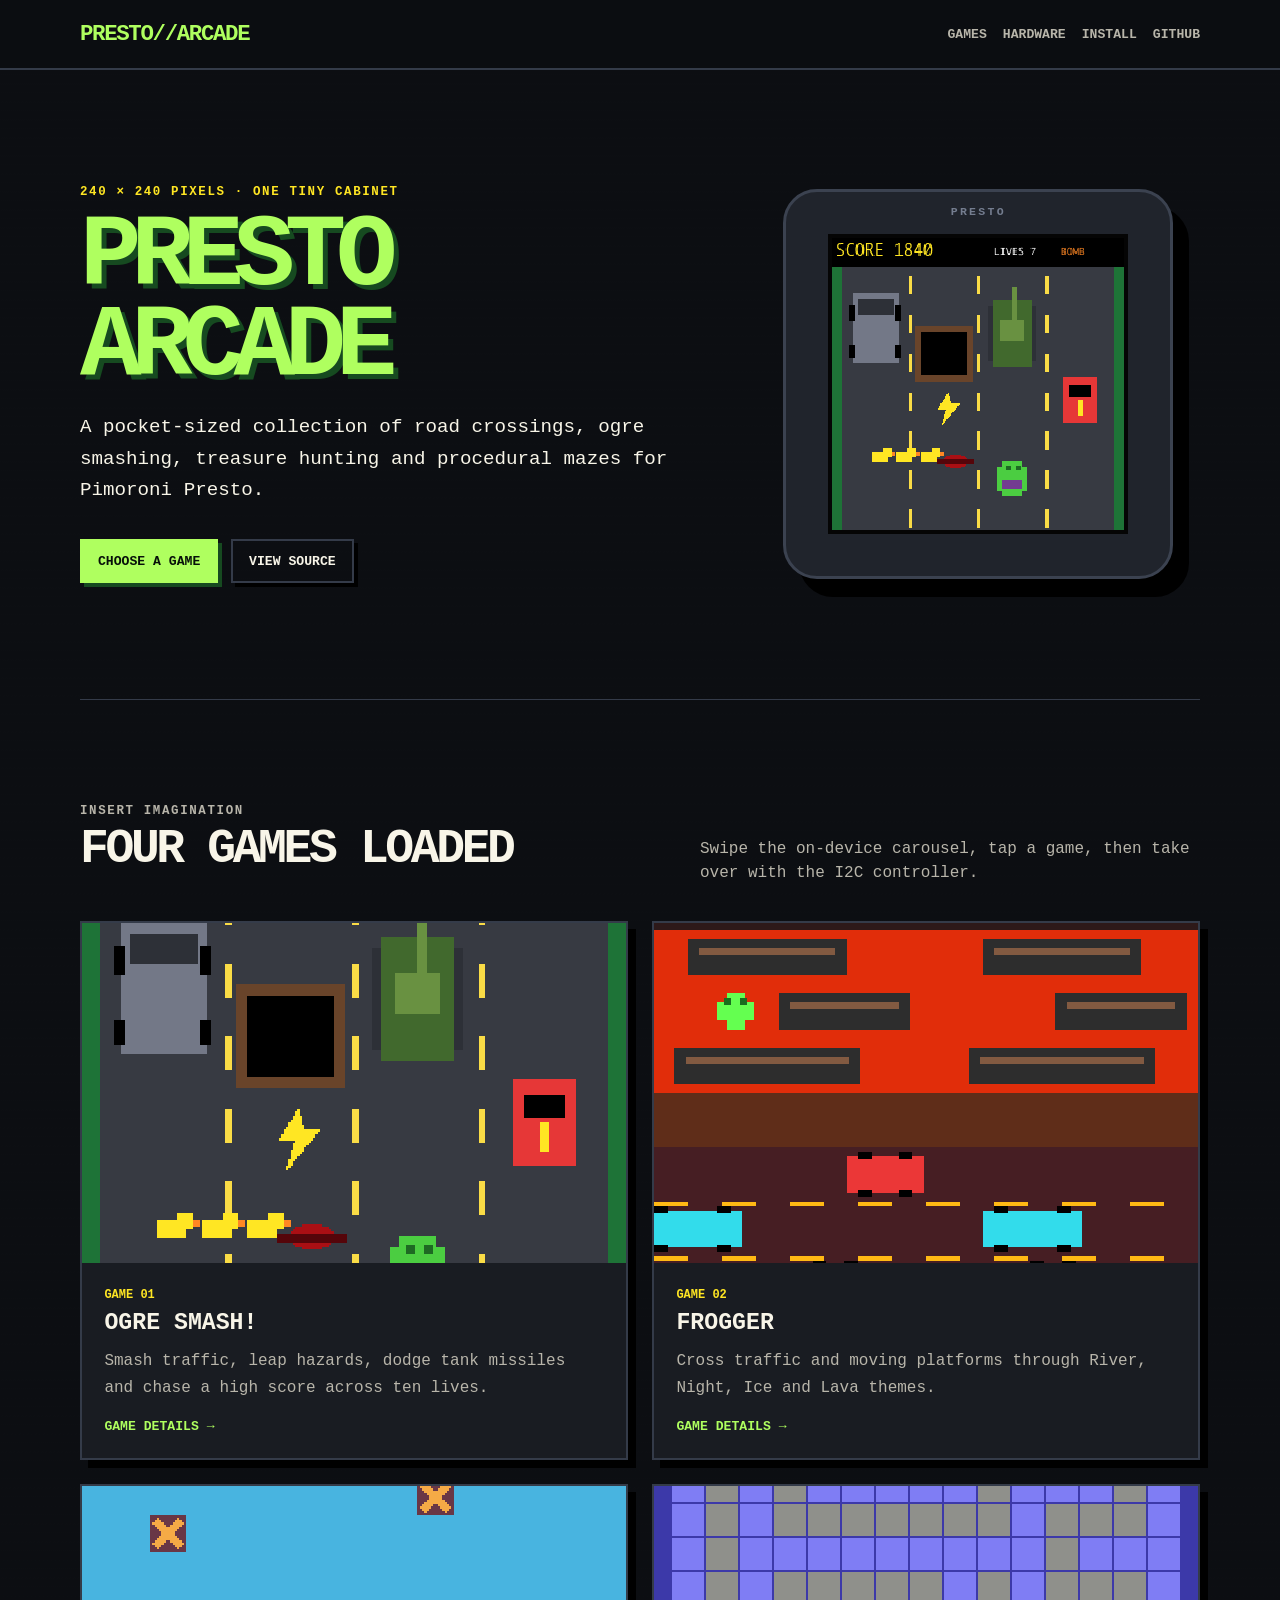
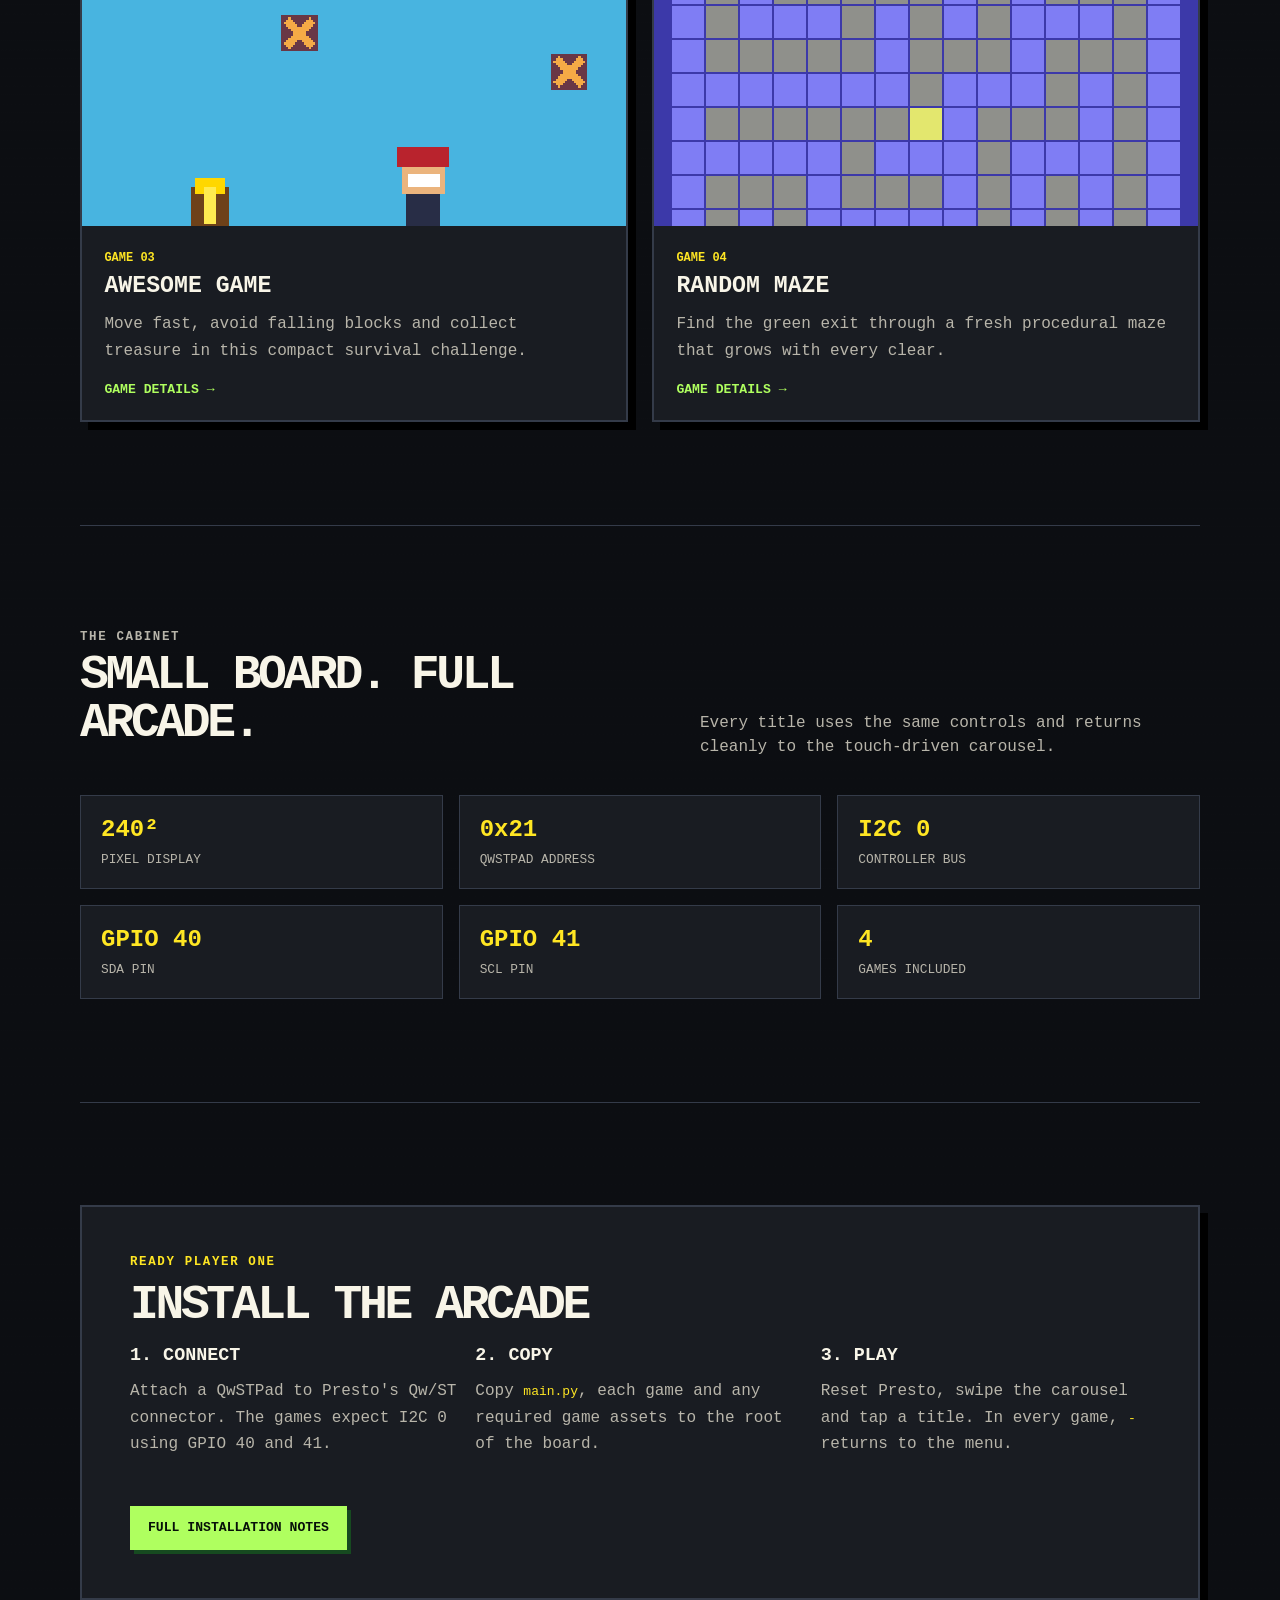
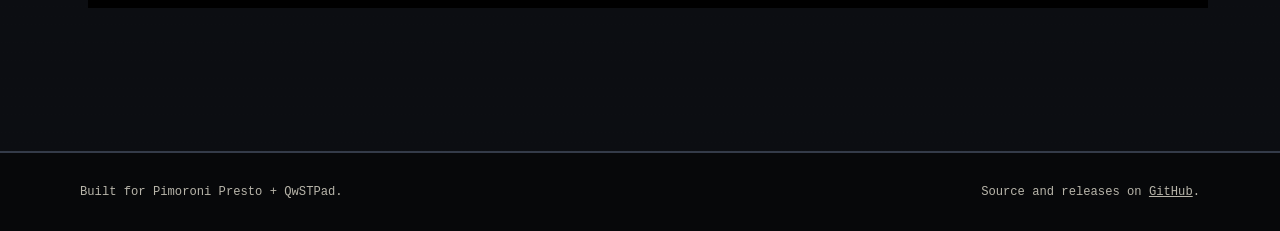
==== docs/index.html @ 6478b449 "Add GitHub Pages arcade catalogue" ====
<!doctype html>
<html lang="en-GB">
<head>
  <meta charset="utf-8">
  <meta name="viewport" content="width=device-width, initial-scale=1">
  <meta name="description" content="Four tiny arcade games for Pimoroni Presto, all controlled by a QwSTPad over I2C.">
  <title>Pimoroni Presto Arcade</title>
  <link rel="stylesheet" href="styles.css">
</head>
<body>
  <a class="skip-link" href="#content">Skip to content</a>
  <header class="site-header">
    <nav class="nav" aria-label="Main navigation">
      <a class="brand" href="index.html">PRESTO//ARCADE</a>
      <div class="nav-links">
        <a href="#games">Games</a>
        <a href="#hardware">Hardware</a>
        <a href="#install">Install</a>
        <a href="https://github.com/robmarkcole/pimoroni-presto-arcade">GitHub</a>
      </div>
    </nav>
  </header>

  <main id="content">
    <section class="hero">
      <div class="hero-copy">
        <p class="eyebrow">240 × 240 pixels · one tiny cabinet</p>
        <h1>Presto Arcade</h1>
        <p class="lede">A pocket-sized collection of road crossings, ogre smashing, treasure hunting and procedural mazes for Pimoroni Presto.</p>
        <div class="button-row">
          <a class="button" href="#games">Choose a game</a>
          <a class="button secondary" href="https://github.com/robmarkcole/pimoroni-presto-arcade">View source</a>
        </div>
      </div>
      <div class="hero-art" aria-label="Ogre Smash running on a stylised Presto display">
        <div class="presto-frame">
          <img class="screen" src="images/ogre-smash-gameplay.png" alt="Ogre Smash gameplay with an ogre, tank, truck, car and ducks">
        </div>
      </div>
    </section>

    <section class="section" id="games">
      <div class="section-heading">
        <div>
          <p class="kicker">Insert imagination</p>
          <h2>Four games loaded</h2>
        </div>
        <p>Swipe the on-device carousel, tap a game, then take over with the I2C controller.</p>
      </div>

      <div class="game-grid">
        <article class="card">
          <img class="card-image" src="images/ogre-smash-gameplay.png" alt="Ogre Smash road combat">
          <div class="card-body">
            <span class="card-number">GAME 01</span>
            <h3>Ogre Smash!</h3>
            <p>Smash traffic, leap hazards, dodge tank missiles and chase a high score across ten lives.</p>
            <a class="card-link" href="games/ogre-smash.html">Game details</a>
          </div>
        </article>

        <article class="card">
          <img class="card-image" src="images/frogger-level-4-lava.png" alt="Frogger Lava level">
          <div class="card-body">
            <span class="card-number">GAME 02</span>
            <h3>Frogger</h3>
            <p>Cross traffic and moving platforms through River, Night, Ice and Lava themes.</p>
            <a class="card-link" href="games/frogger.html">Game details</a>
          </div>
        </article>

        <article class="card">
          <img class="card-image" src="images/awesome-game-gameplay.png" alt="Awesome Game with a pirate, treasure and falling hazards">
          <div class="card-body">
            <span class="card-number">GAME 03</span>
            <h3>Awesome Game</h3>
            <p>Move fast, avoid falling blocks and collect treasure in this compact survival challenge.</p>
            <a class="card-link" href="games/awesome-game.html">Game details</a>
          </div>
        </article>

        <article class="card">
          <img class="card-image" src="images/random-maze-gameplay.png" alt="A generated purple maze with start and goal tiles">
          <div class="card-body">
            <span class="card-number">GAME 04</span>
            <h3>Random Maze</h3>
            <p>Find the green exit through a fresh procedural maze that grows with every clear.</p>
            <a class="card-link" href="games/random-maze.html">Game details</a>
          </div>
        </article>
      </div>
    </section>

    <section class="section" id="hardware">
      <div class="section-heading">
        <div>
          <p class="kicker">The cabinet</p>
          <h2>Small board. Full arcade.</h2>
        </div>
        <p>Every title uses the same controls and returns cleanly to the touch-driven carousel.</p>
      </div>
      <div class="spec-grid">
        <div class="spec"><strong>240²</strong><span>Pixel display</span></div>
        <div class="spec"><strong>0x21</strong><span>QwSTPad address</span></div>
        <div class="spec"><strong>I2C 0</strong><span>Controller bus</span></div>
        <div class="spec"><strong>GPIO 40</strong><span>SDA pin</span></div>
        <div class="spec"><strong>GPIO 41</strong><span>SCL pin</span></div>
        <div class="spec"><strong>4</strong><span>Games included</span></div>
      </div>
    </section>

    <section class="section" id="install">
      <div class="install">
        <p class="kicker">Ready player one</p>
        <h2>Install the arcade</h2>
        <div class="detail-grid">
          <div class="prose">
            <h3>1. Connect</h3>
            <p>Attach a QwSTPad to Presto's Qw/ST connector. The games expect I2C 0 using GPIO 40 and 41.</p>
          </div>
          <div class="prose">
            <h3>2. Copy</h3>
            <p>Copy <code>main.py</code>, each game and any required game assets to the root of the board.</p>
          </div>
          <div class="prose">
            <h3>3. Play</h3>
            <p>Reset Presto, swipe the carousel and tap a title. In every game, <code>-</code> returns to the menu.</p>
          </div>
        </div>
        <div class="button-row">
          <a class="button" href="https://github.com/robmarkcole/pimoroni-presto-arcade#install">Full installation notes</a>
        </div>
      </div>
    </section>
  </main>

  <footer class="site-footer">
    <div>
      <p>Built for Pimoroni Presto + QwSTPad.</p>
      <p>Source and releases on <a href="https://github.com/robmarkcole/pimoroni-presto-arcade">GitHub</a>.</p>
    </div>
  </footer>
</body>
</html>
---- docs/styles.css ----
:root {
  --ink: #f8f5e8;
  --muted: #b8b5aa;
  --panel: #191c22;
  --panel-light: #232833;
  --page: #0c0e12;
  --lime: #afff5f;
  --yellow: #ffe623;
  --orange: #ff8723;
  --cyan: #28d2e6;
  --line: #343b49;
  --shadow: 8px 8px 0 #000;
  font-family: "Courier New", Courier, monospace;
  color: var(--ink);
  background: var(--page);
  font-synthesis: none;
}

* { box-sizing: border-box; }

html { scroll-behavior: smooth; }

body {
  margin: 0;
  min-width: 300px;
  overflow-x: clip;
  background:
    linear-gradient(rgba(12, 14, 18, .92), rgba(12, 14, 18, .98)),
    repeating-linear-gradient(0deg, transparent 0 7px, rgba(255, 255, 255, .025) 8px 9px);
}

a { color: inherit; }

a:focus-visible,
button:focus-visible {
  outline: 3px solid var(--yellow);
  outline-offset: 4px;
}

.skip-link {
  position: absolute;
  left: 1rem;
  top: -5rem;
  z-index: 20;
  background: var(--yellow);
  color: #000;
  padding: .7rem 1rem;
  font-weight: 700;
}

.skip-link:focus { top: 1rem; }

.site-header {
  position: sticky;
  top: 0;
  z-index: 10;
  border-bottom: 2px solid var(--line);
  background: rgba(12, 14, 18, .94);
  backdrop-filter: blur(12px);
}

.nav {
  width: min(1120px, calc(100% - 2rem));
  min-height: 68px;
  margin: auto;
  display: flex;
  align-items: center;
  justify-content: space-between;
  gap: 1.5rem;
}

.brand {
  text-decoration: none;
  color: var(--lime);
  font-weight: 900;
  letter-spacing: -.06em;
  font-size: clamp(1rem, 3vw, 1.4rem);
}

.nav-links {
  display: flex;
  align-items: center;
  flex-wrap: wrap;
  gap: .35rem 1rem;
}

.nav-links a {
  color: var(--muted);
  font-size: .82rem;
  font-weight: 700;
  text-decoration: none;
  text-transform: uppercase;
}

.nav-links a:hover { color: var(--yellow); }

main,
.site-footer > div {
  width: min(1120px, calc(100% - 2rem));
  margin: auto;
}

.hero {
  min-height: 560px;
  display: grid;
  grid-template-columns: 1.15fr .85fr;
  align-items: center;
  gap: clamp(2rem, 6vw, 6rem);
  padding: clamp(4rem, 9vw, 8rem) 0;
}

.hero > * { min-width: 0; }

.eyebrow,
.kicker {
  color: var(--yellow);
  font-size: .78rem;
  font-weight: 900;
  letter-spacing: .13em;
  text-transform: uppercase;
}

h1,
h2,
h3,
p { margin-top: 0; }

h1 {
  margin-bottom: 1.25rem;
  color: var(--lime);
  font-size: clamp(2.8rem, 8vw, 6.4rem);
  line-height: .88;
  letter-spacing: -.1em;
  text-transform: uppercase;
  text-shadow: 5px 5px 0 #164a20;
}

.game-hero h1 { font-size: clamp(2.6rem, 7vw, 5.5rem); }

h2 {
  margin-bottom: 1rem;
  font-size: clamp(1.8rem, 4vw, 3rem);
  line-height: 1;
  letter-spacing: -.07em;
  text-transform: uppercase;
}

h3 {
  margin-bottom: .75rem;
  font-size: 1.15rem;
  text-transform: uppercase;
}

.lede {
  max-width: 650px;
  color: var(--ink);
  font-size: clamp(1rem, 2vw, 1.2rem);
  line-height: 1.65;
}

.muted,
.card p,
.prose p,
.prose li { color: var(--muted); line-height: 1.65; }

.button-row { display: flex; flex-wrap: wrap; gap: .8rem; margin-top: 2rem; }

.button {
  display: inline-block;
  border: 2px solid var(--lime);
  padding: .8rem 1rem;
  background: var(--lime);
  color: #071009;
  box-shadow: 4px 4px 0 #164a20;
  font-size: .82rem;
  font-weight: 900;
  text-decoration: none;
  text-transform: uppercase;
}

.button:hover { transform: translate(2px, 2px); box-shadow: 2px 2px 0 #164a20; }
.button.secondary { border-color: var(--line); background: transparent; color: var(--ink); box-shadow: 4px 4px 0 #000; }

.presto-frame {
  position: relative;
  width: min(100%, 390px);
  margin: auto;
  padding: 42px;
  border: 3px solid #3b4250;
  border-radius: 34px;
  background: #20242c;
  box-shadow: 16px 18px 0 #000;
}

.presto-frame::before {
  content: "PRESTO";
  position: absolute;
  top: 13px;
  left: 50%;
  transform: translateX(-50%);
  color: #747d8f;
  font-size: .72rem;
  font-weight: 900;
  letter-spacing: .2em;
}

.screen {
  display: block;
  width: 100%;
  aspect-ratio: 1;
  border: 4px solid #050505;
  background: #000;
  image-rendering: pixelated;
}

.screen-stack { position: relative; }
.screen-stack .screen:nth-child(2) { display: none; }

.section { padding: clamp(3.5rem, 8vw, 7rem) 0; border-top: 1px solid var(--line); }
.section-heading { display: flex; align-items: end; justify-content: space-between; gap: 1rem; margin-bottom: 2rem; }
.section-heading p { max-width: 500px; margin-bottom: .25rem; color: var(--muted); line-height: 1.5; }

.game-grid {
  display: grid;
  grid-template-columns: repeat(2, minmax(0, 1fr));
  gap: 1.5rem;
}

.card {
  position: relative;
  overflow: hidden;
  border: 2px solid var(--line);
  background: var(--panel);
  box-shadow: var(--shadow);
}

.card:hover { border-color: var(--lime); }
.card-image { display: block; width: 100%; aspect-ratio: 16 / 10; object-fit: cover; object-position: center; image-rendering: pixelated; background: #000; }
.card-body { padding: 1.4rem; }
.card-number { color: var(--yellow); font-size: .75rem; font-weight: 900; }
.card h3 { margin-top: .45rem; font-size: 1.45rem; }
.card-link { color: var(--lime); font-size: .82rem; font-weight: 900; text-decoration: none; text-transform: uppercase; }
.card-link::after { content: " →"; }
.card-link::before { content: ""; position: absolute; inset: 0; }

.spec-grid,
.detail-grid {
  display: grid;
  grid-template-columns: repeat(3, minmax(0, 1fr));
  gap: 1rem;
}

.spec,
.detail-panel {
  border: 1px solid var(--line);
  padding: 1.25rem;
  background: var(--panel);
}

.spec strong { display: block; margin-bottom: .45rem; color: var(--yellow); font-size: 1.5rem; }
.spec span { color: var(--muted); font-size: .8rem; text-transform: uppercase; }

.game-hero { min-height: 530px; }
.game-hero .presto-frame { width: min(100%, 350px); }
.game-meta { display: flex; flex-wrap: wrap; gap: .5rem; margin: 1.5rem 0; }
.tag { border: 1px solid var(--line); padding: .42rem .65rem; color: var(--muted); font-size: .72rem; font-weight: 900; text-transform: uppercase; }

.controls { width: 100%; border-collapse: collapse; }
.controls th,
.controls td { border-bottom: 1px solid var(--line); padding: .85rem .5rem; text-align: left; }
.controls th { color: var(--yellow); font-size: .75rem; text-transform: uppercase; }
.controls td:first-child { width: 34%; color: var(--lime); font-weight: 900; }

.feature-list { margin: 0; padding: 0; list-style: none; }
.feature-list li { position: relative; padding: .65rem 0 .65rem 1.6rem; color: var(--muted); line-height: 1.45; }
.feature-list li::before { content: ">"; position: absolute; left: 0; color: var(--yellow); font-weight: 900; }

.gallery { display: grid; grid-template-columns: repeat(4, minmax(0, 1fr)); gap: 1rem; }
.gallery figure { margin: 0; }
.gallery img { display: block; width: 100%; border: 2px solid var(--line); image-rendering: pixelated; }
.gallery figcaption { margin-top: .5rem; color: var(--muted); font-size: .72rem; text-align: center; text-transform: uppercase; }

.install {
  border: 2px solid var(--line);
  padding: clamp(1.5rem, 4vw, 3rem);
  background: var(--panel);
  box-shadow: var(--shadow);
}

code { color: var(--yellow); }
.site-footer { margin-top: 3rem; border-top: 2px solid var(--line); background: #07080a; }
.site-footer > div { display: flex; justify-content: space-between; gap: 1rem; padding: 2rem 0; color: var(--muted); font-size: .76rem; }
.site-footer p { margin: 0; }

@media (max-width: 780px) {
  .hero { grid-template-columns: 1fr; min-height: 0; }
  .hero-copy { order: 1; }
  .hero-art { order: 2; }
  .game-grid,
  .detail-grid { grid-template-columns: 1fr; }
  .spec-grid { grid-template-columns: repeat(2, minmax(0, 1fr)); }
  .gallery { grid-template-columns: repeat(2, minmax(0, 1fr)); }
  .section-heading { display: block; }
}

@media (max-width: 520px) {
  .nav { padding: .7rem 0; align-items: flex-start; }
  .nav-links { justify-content: flex-end; gap: .35rem .7rem; }
  .nav-links a { font-size: .68rem; }
  .presto-frame { padding: 32px; border-radius: 26px; }
  .spec-grid { grid-template-columns: 1fr; }
  .site-footer > div { display: block; }
  .site-footer p + p { margin-top: .6rem; }
}
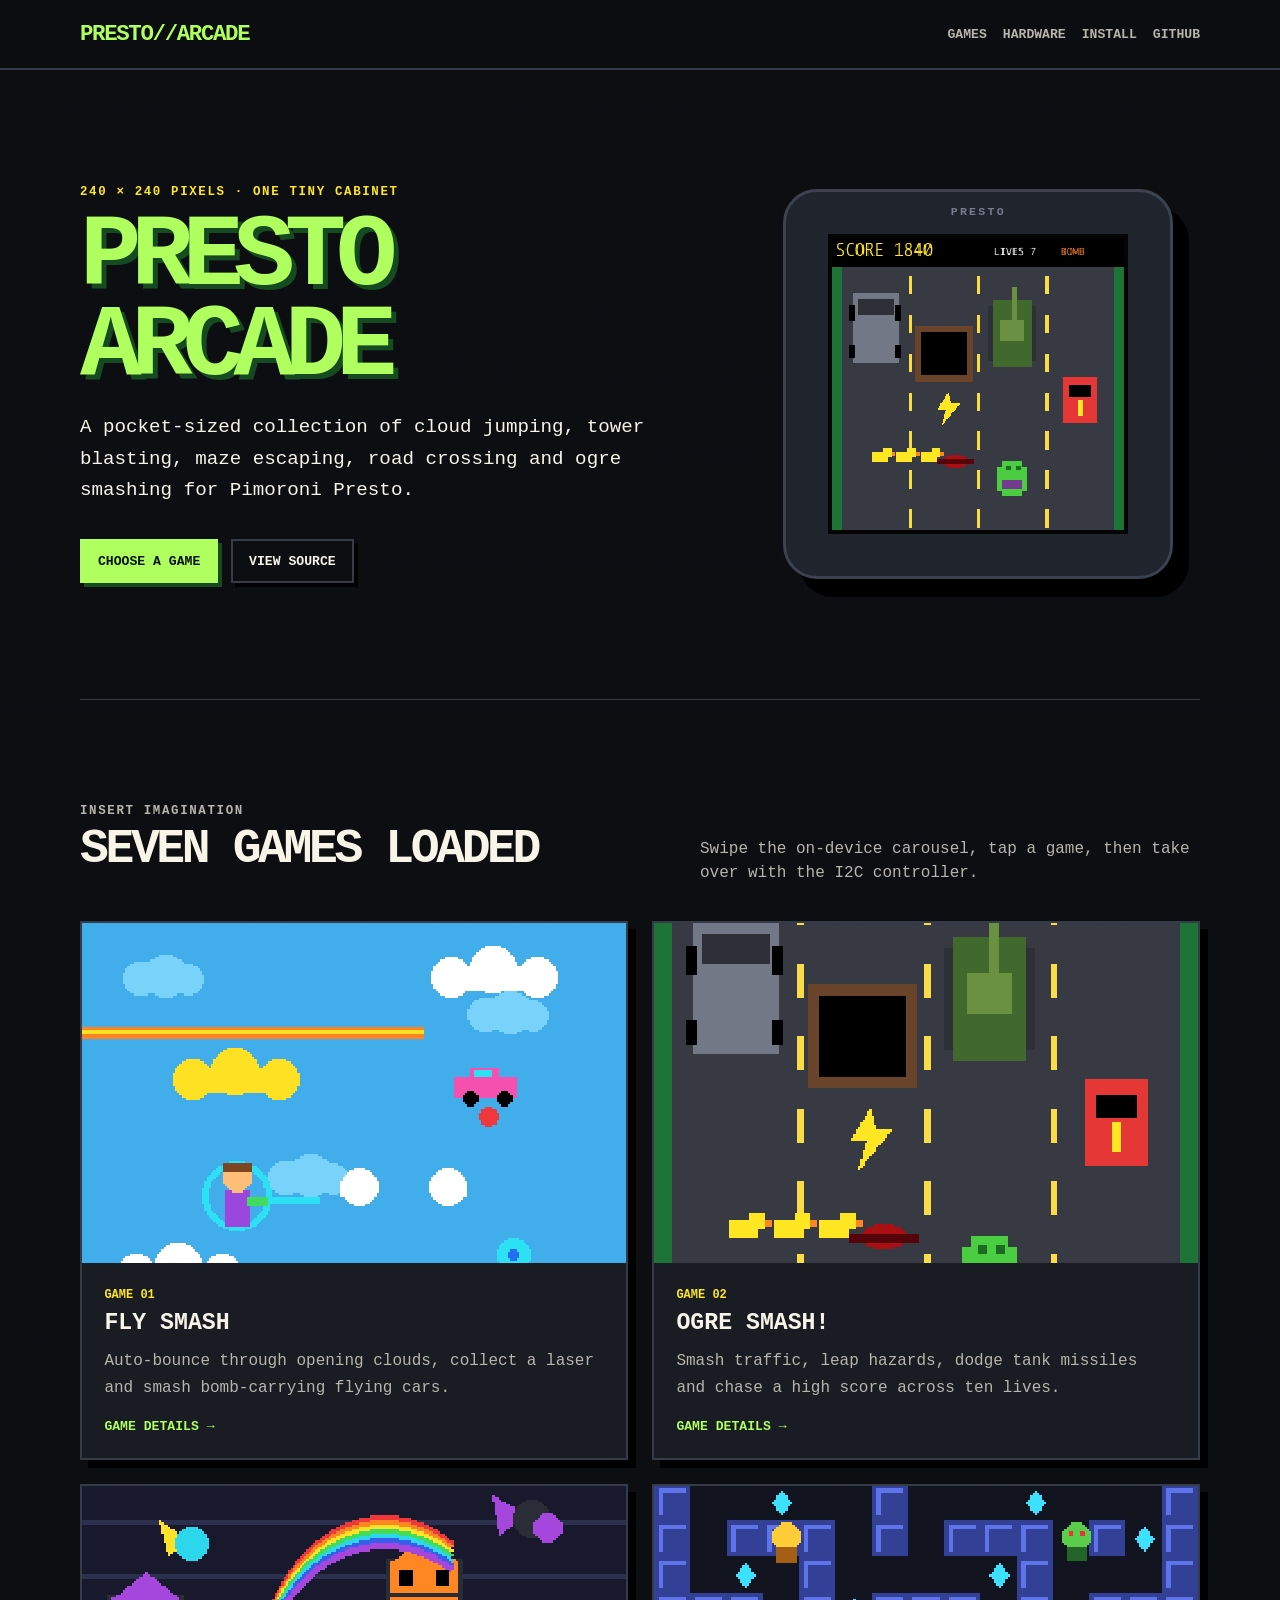
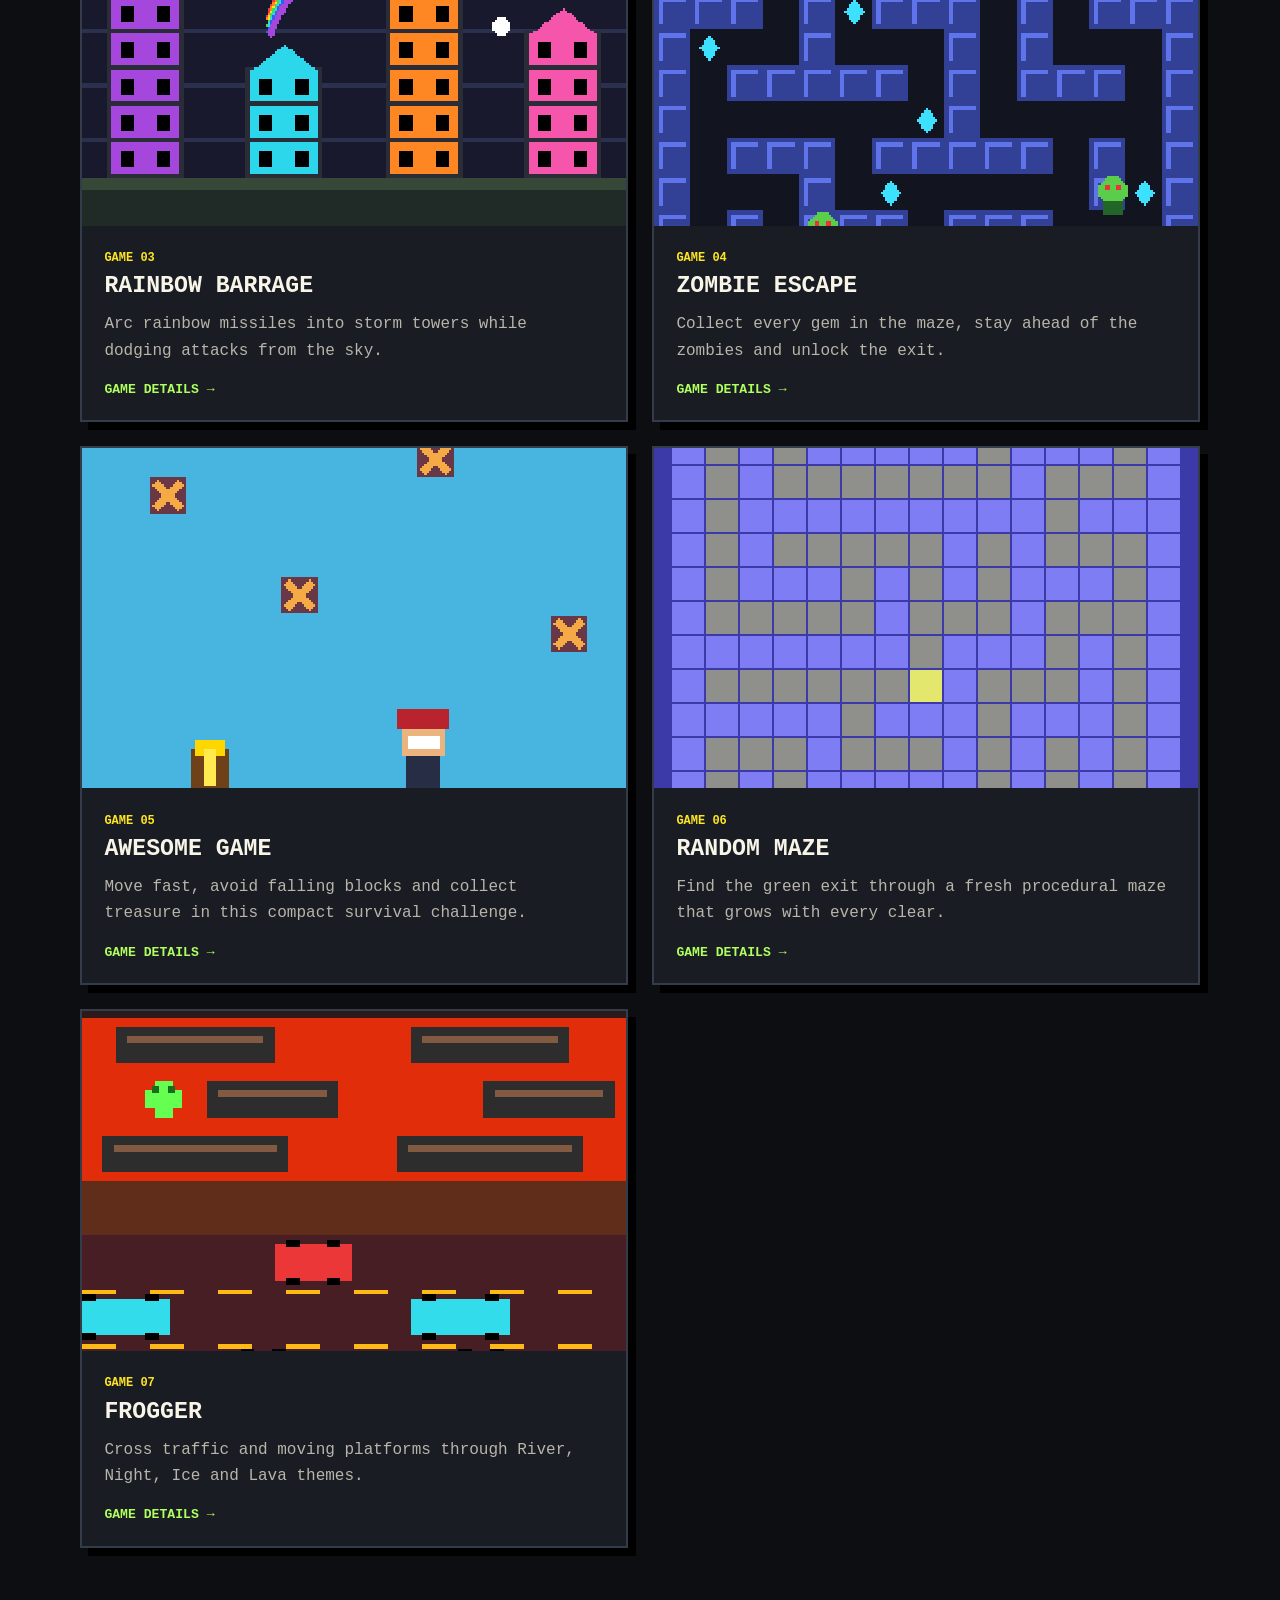
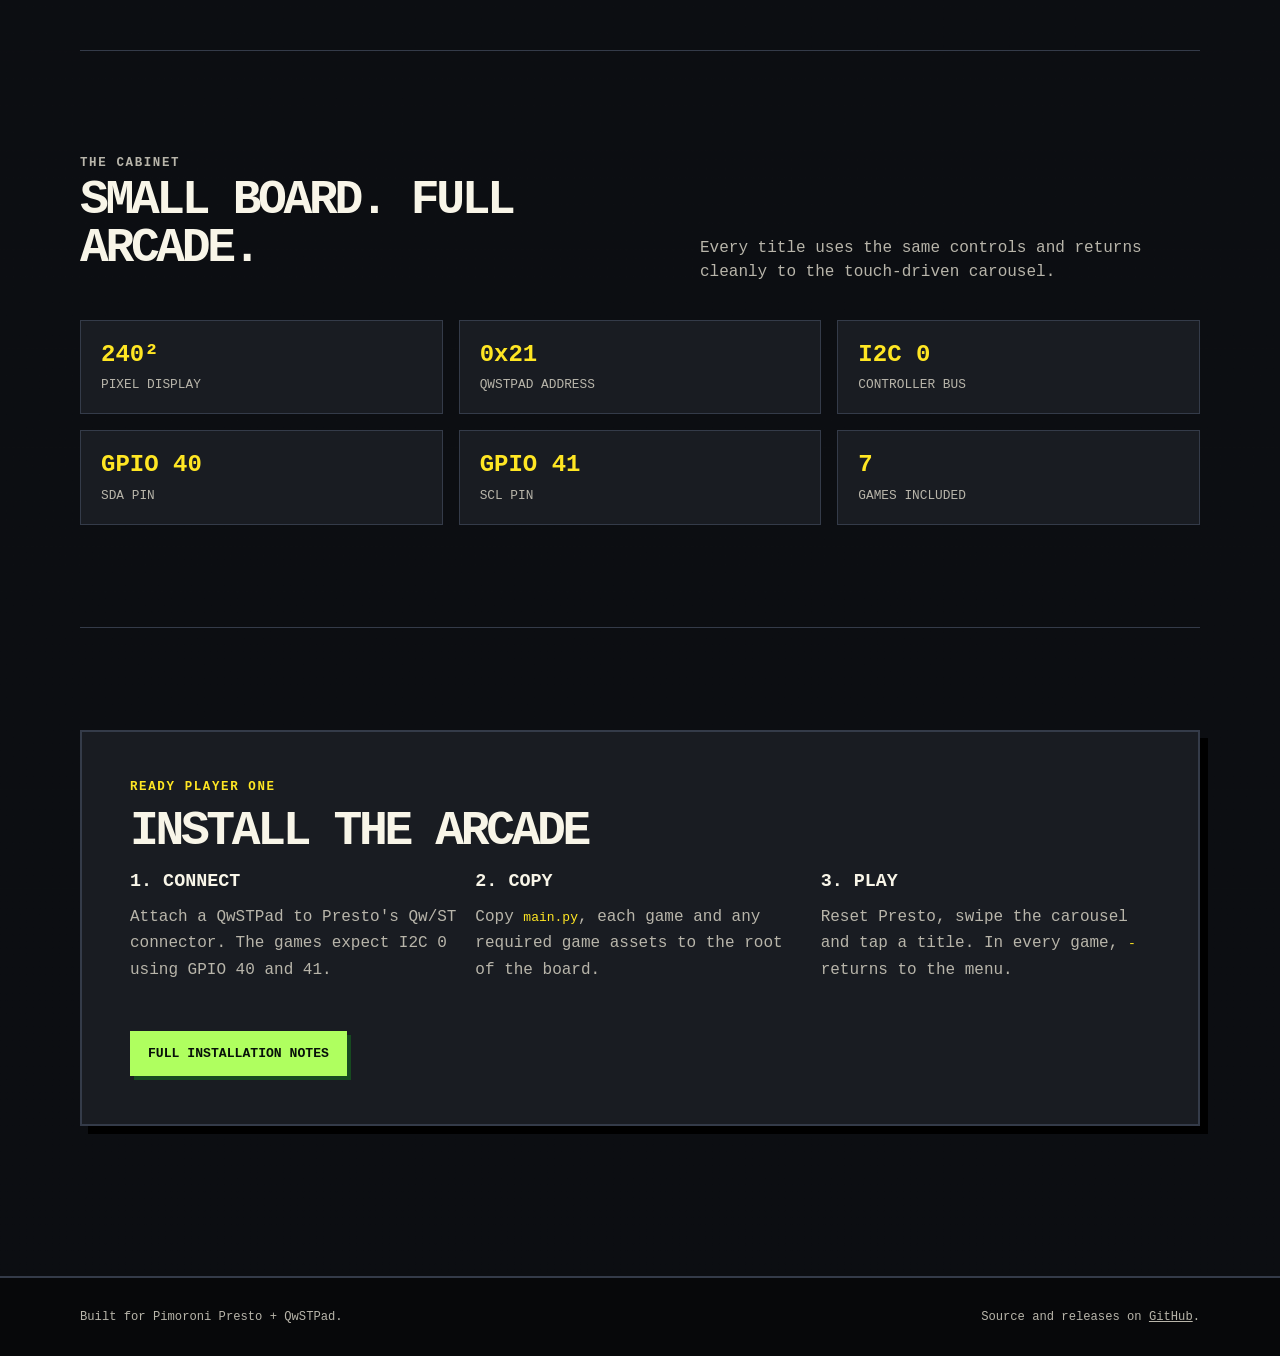
==== commit ccccb2fb: "Document every arcade game" ====
--- a/docs/index.html
+++ b/docs/index.html
@@ -3,7 +3,7 @@
 <head>
   <meta charset="utf-8">
   <meta name="viewport" content="width=device-width, initial-scale=1">
-  <meta name="description" content="Four tiny arcade games for Pimoroni Presto, all controlled by a QwSTPad over I2C.">
+  <meta name="description" content="Seven tiny arcade games for Pimoroni Presto, all controlled by a QwSTPad over I2C.">
   <title>Pimoroni Presto Arcade</title>
   <link rel="stylesheet" href="styles.css">
 </head>
@@ -26,7 +26,7 @@
       <div class="hero-copy">
         <p class="eyebrow">240 × 240 pixels · one tiny cabinet</p>
         <h1>Presto Arcade</h1>
-        <p class="lede">A pocket-sized collection of road crossings, ogre smashing, treasure hunting and procedural mazes for Pimoroni Presto.</p>
+        <p class="lede">A pocket-sized collection of cloud jumping, tower blasting, maze escaping, road crossing and ogre smashing for Pimoroni Presto.</p>
         <div class="button-row">
           <a class="button" href="#games">Choose a game</a>
           <a class="button secondary" href="https://github.com/robmarkcole/pimoroni-presto-arcade">View source</a>
@@ -43,16 +43,26 @@
       <div class="section-heading">
         <div>
           <p class="kicker">Insert imagination</p>
-          <h2>Four games loaded</h2>
+          <h2>Seven games loaded</h2>
         </div>
         <p>Swipe the on-device carousel, tap a game, then take over with the I2C controller.</p>
       </div>
 
       <div class="game-grid">
         <article class="card">
+          <img class="card-image" src="images/fly-smash-gameplay.png" alt="Fly Smash cloud-jumping action with a flying car and laser hazards">
+          <div class="card-body">
+            <span class="card-number">GAME 01</span>
+            <h3>Fly Smash</h3>
+            <p>Auto-bounce through opening clouds, collect a laser and smash bomb-carrying flying cars.</p>
+            <a class="card-link" href="games/fly-smash.html">Game details</a>
+          </div>
+        </article>
+
+        <article class="card">
           <img class="card-image" src="images/ogre-smash-gameplay.png" alt="Ogre Smash road combat">
           <div class="card-body">
-            <span class="card-number">GAME 01</span>
+            <span class="card-number">GAME 02</span>
             <h3>Ogre Smash!</h3>
             <p>Smash traffic, leap hazards, dodge tank missiles and chase a high score across ten lives.</p>
             <a class="card-link" href="games/ogre-smash.html">Game details</a>
@@ -60,19 +70,29 @@
         </article>
 
         <article class="card">
-          <img class="card-image" src="images/frogger-level-4-lava.png" alt="Frogger Lava level">
+          <img class="card-image" src="images/rainbow-barrage-gameplay.png" alt="Rainbow Barrage with four towers, arcing missiles and flying characters">
           <div class="card-body">
-            <span class="card-number">GAME 02</span>
-            <h3>Frogger</h3>
-            <p>Cross traffic and moving platforms through River, Night, Ice and Lava themes.</p>
-            <a class="card-link" href="games/frogger.html">Game details</a>
+            <span class="card-number">GAME 03</span>
+            <h3>Rainbow Barrage</h3>
+            <p>Arc rainbow missiles into storm towers while dodging attacks from the sky.</p>
+            <a class="card-link" href="games/rainbow-barrage.html">Game details</a>
+          </div>
+        </article>
+
+        <article class="card">
+          <img class="card-image" src="images/zombie-escape-gameplay.png" alt="Zombie Escape maze with gems, zombies and a green exit">
+          <div class="card-body">
+            <span class="card-number">GAME 04</span>
+            <h3>Zombie Escape</h3>
+            <p>Collect every gem in the maze, stay ahead of the zombies and unlock the exit.</p>
+            <a class="card-link" href="games/zombie-escape.html">Game details</a>
           </div>
         </article>
 
         <article class="card">
           <img class="card-image" src="images/awesome-game-gameplay.png" alt="Awesome Game with a pirate, treasure and falling hazards">
           <div class="card-body">
-            <span class="card-number">GAME 03</span>
+            <span class="card-number">GAME 05</span>
             <h3>Awesome Game</h3>
             <p>Move fast, avoid falling blocks and collect treasure in this compact survival challenge.</p>
             <a class="card-link" href="games/awesome-game.html">Game details</a>
@@ -82,10 +102,20 @@
         <article class="card">
           <img class="card-image" src="images/random-maze-gameplay.png" alt="A generated purple maze with start and goal tiles">
           <div class="card-body">
-            <span class="card-number">GAME 04</span>
+            <span class="card-number">GAME 06</span>
             <h3>Random Maze</h3>
             <p>Find the green exit through a fresh procedural maze that grows with every clear.</p>
             <a class="card-link" href="games/random-maze.html">Game details</a>
+          </div>
+        </article>
+
+        <article class="card">
+          <img class="card-image" src="images/frogger-level-4-lava.png" alt="Frogger Lava level">
+          <div class="card-body">
+            <span class="card-number">GAME 07</span>
+            <h3>Frogger</h3>
+            <p>Cross traffic and moving platforms through River, Night, Ice and Lava themes.</p>
+            <a class="card-link" href="games/frogger.html">Game details</a>
           </div>
         </article>
       </div>
@@ -105,7 +135,7 @@
         <div class="spec"><strong>I2C 0</strong><span>Controller bus</span></div>
         <div class="spec"><strong>GPIO 40</strong><span>SDA pin</span></div>
         <div class="spec"><strong>GPIO 41</strong><span>SCL pin</span></div>
-        <div class="spec"><strong>4</strong><span>Games included</span></div>
+        <div class="spec"><strong>7</strong><span>Games included</span></div>
       </div>
     </section>
 
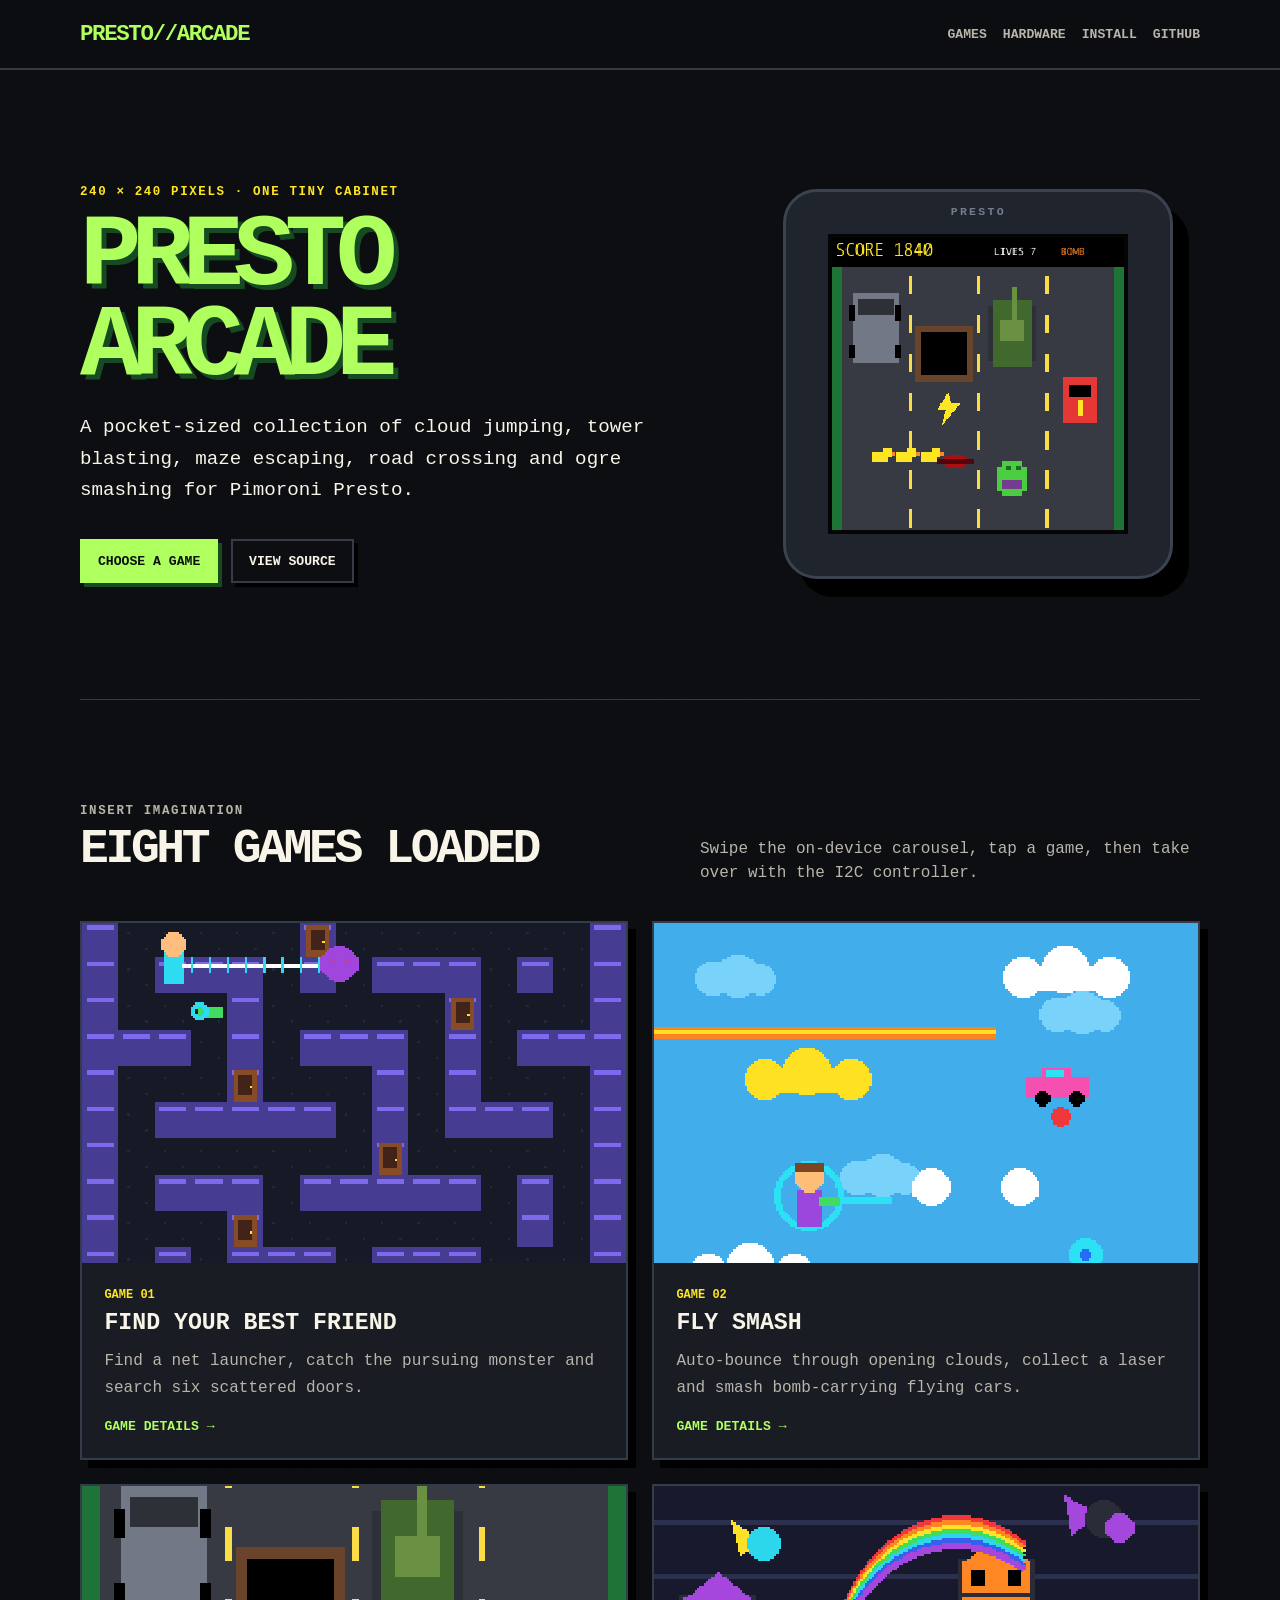
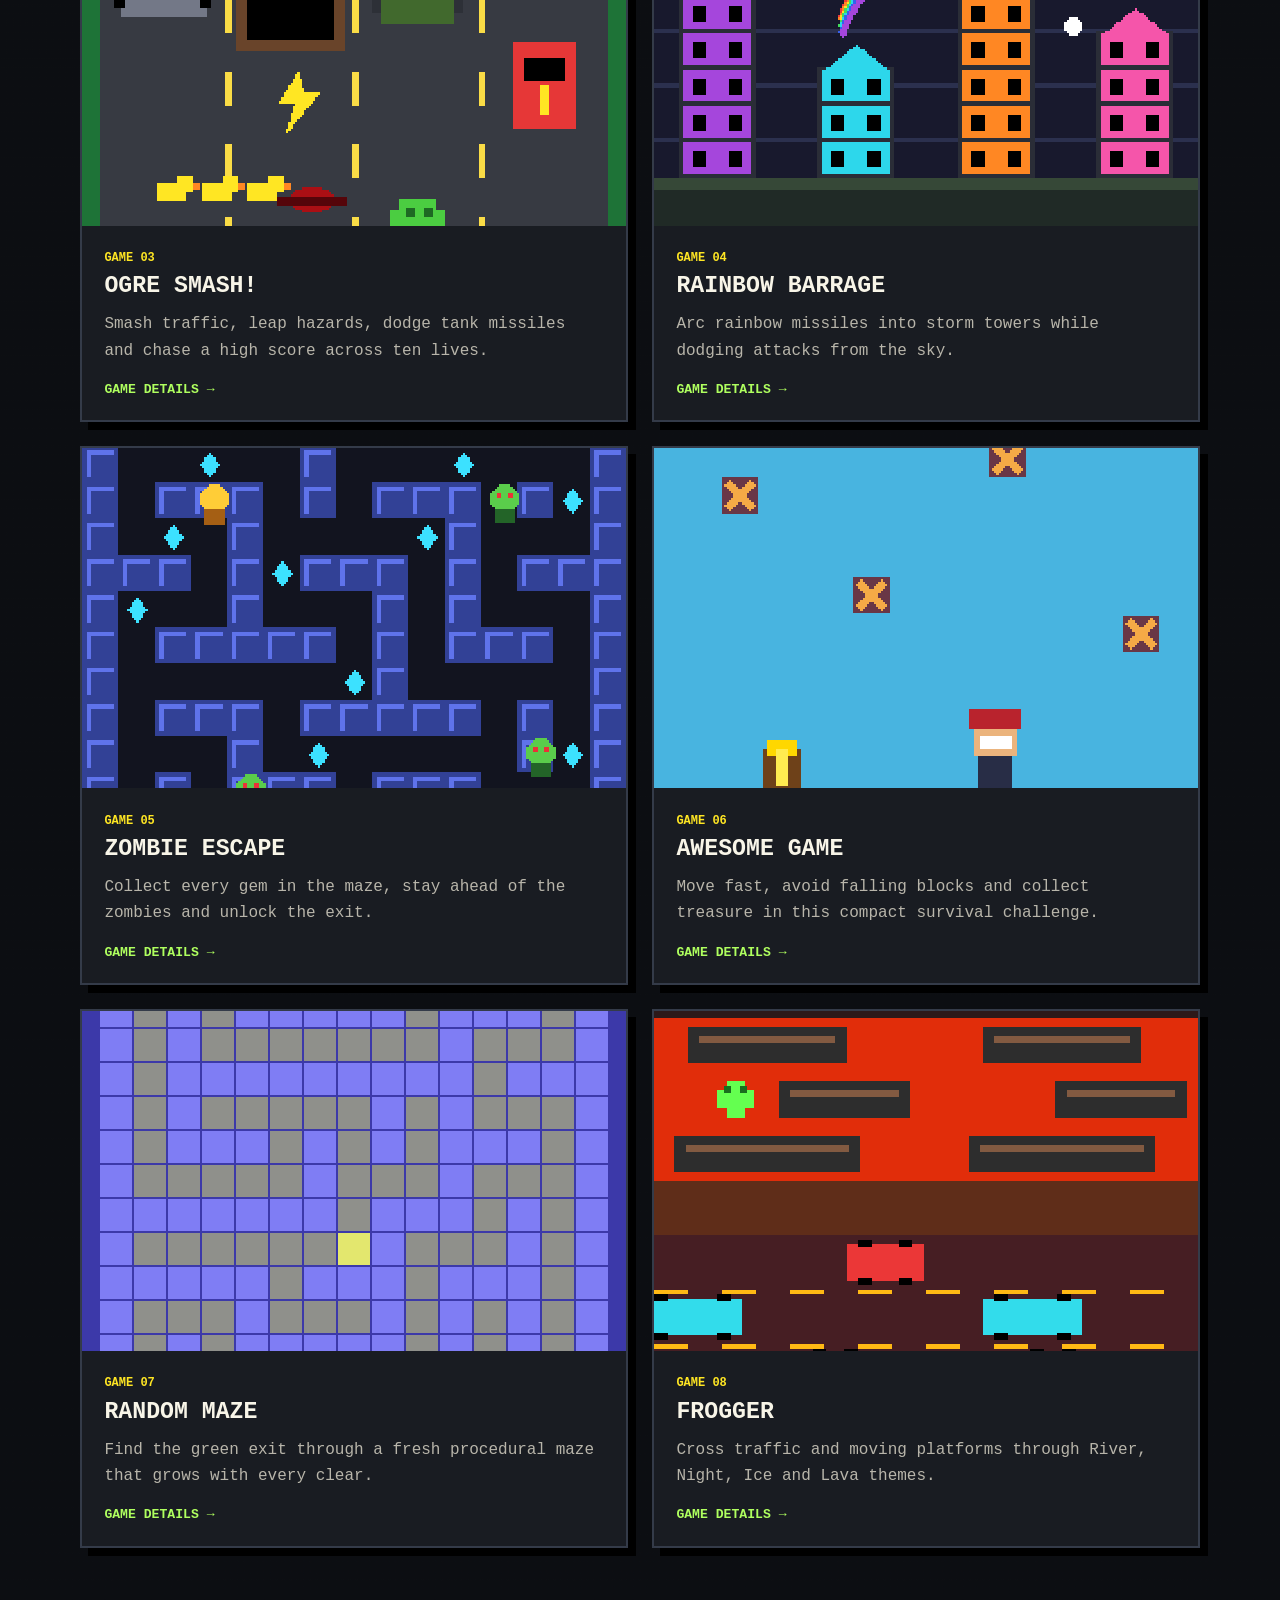
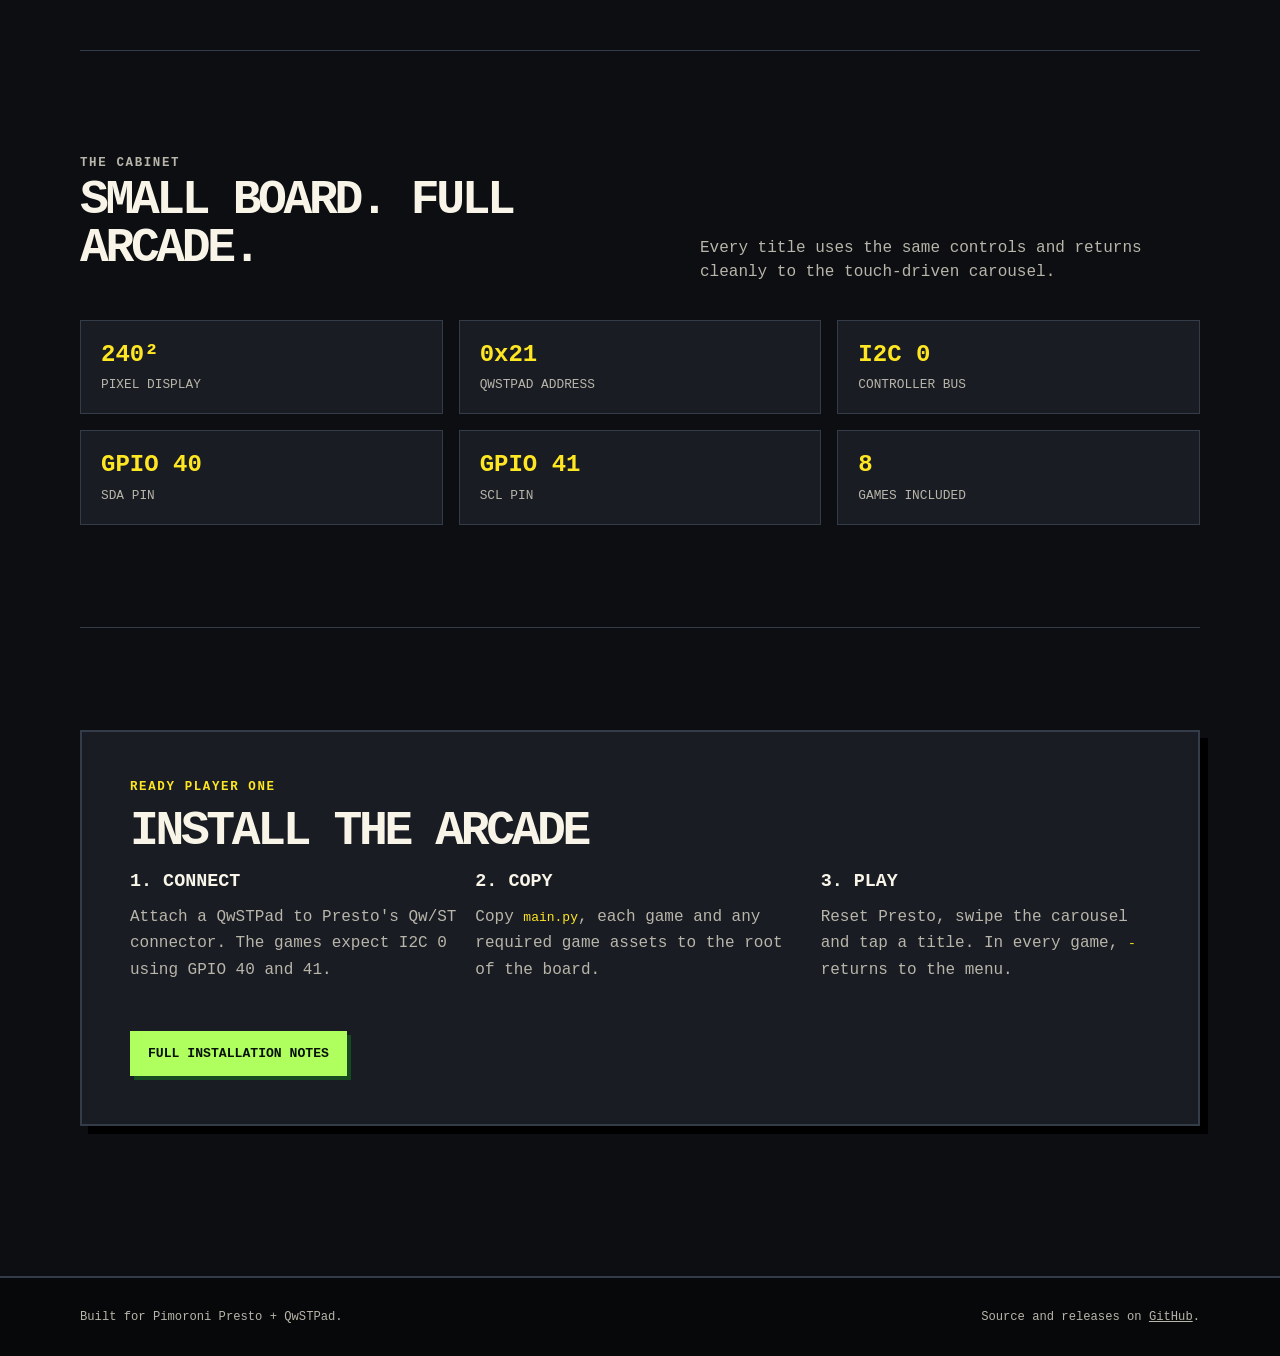
==== commit 28add5ad: "Add Find Your Best Friend arcade game" ====
--- a/docs/index.html
+++ b/docs/index.html
@@ -3,7 +3,7 @@
 <head>
   <meta charset="utf-8">
   <meta name="viewport" content="width=device-width, initial-scale=1">
-  <meta name="description" content="Seven tiny arcade games for Pimoroni Presto, all controlled by a QwSTPad over I2C.">
+  <meta name="description" content="Eight tiny arcade games for Pimoroni Presto, all controlled by a QwSTPad over I2C.">
   <title>Pimoroni Presto Arcade</title>
   <link rel="stylesheet" href="styles.css">
 </head>
@@ -43,16 +43,26 @@
       <div class="section-heading">
         <div>
           <p class="kicker">Insert imagination</p>
-          <h2>Seven games loaded</h2>
+          <h2>Eight games loaded</h2>
         </div>
         <p>Swipe the on-device carousel, tap a game, then take over with the I2C controller.</p>
       </div>
 
       <div class="game-grid">
         <article class="card">
+          <img class="card-image" src="images/find-your-best-friend-gameplay.png" alt="Find Your Best Friend maze with doors, a net launcher and a monster">
+          <div class="card-body">
+            <span class="card-number">GAME 01</span>
+            <h3>Find Your Best Friend</h3>
+            <p>Find a net launcher, catch the pursuing monster and search six scattered doors.</p>
+            <a class="card-link" href="games/find-your-best-friend.html">Game details</a>
+          </div>
+        </article>
+
+        <article class="card">
           <img class="card-image" src="images/fly-smash-gameplay.png" alt="Fly Smash cloud-jumping action with a flying car and laser hazards">
           <div class="card-body">
-            <span class="card-number">GAME 01</span>
+            <span class="card-number">GAME 02</span>
             <h3>Fly Smash</h3>
             <p>Auto-bounce through opening clouds, collect a laser and smash bomb-carrying flying cars.</p>
             <a class="card-link" href="games/fly-smash.html">Game details</a>
@@ -62,7 +72,7 @@
         <article class="card">
           <img class="card-image" src="images/ogre-smash-gameplay.png" alt="Ogre Smash road combat">
           <div class="card-body">
-            <span class="card-number">GAME 02</span>
+            <span class="card-number">GAME 03</span>
             <h3>Ogre Smash!</h3>
             <p>Smash traffic, leap hazards, dodge tank missiles and chase a high score across ten lives.</p>
             <a class="card-link" href="games/ogre-smash.html">Game details</a>
@@ -72,7 +82,7 @@
         <article class="card">
           <img class="card-image" src="images/rainbow-barrage-gameplay.png" alt="Rainbow Barrage with four towers, arcing missiles and flying characters">
           <div class="card-body">
-            <span class="card-number">GAME 03</span>
+            <span class="card-number">GAME 04</span>
             <h3>Rainbow Barrage</h3>
             <p>Arc rainbow missiles into storm towers while dodging attacks from the sky.</p>
             <a class="card-link" href="games/rainbow-barrage.html">Game details</a>
@@ -82,7 +92,7 @@
         <article class="card">
           <img class="card-image" src="images/zombie-escape-gameplay.png" alt="Zombie Escape maze with gems, zombies and a green exit">
           <div class="card-body">
-            <span class="card-number">GAME 04</span>
+            <span class="card-number">GAME 05</span>
             <h3>Zombie Escape</h3>
             <p>Collect every gem in the maze, stay ahead of the zombies and unlock the exit.</p>
             <a class="card-link" href="games/zombie-escape.html">Game details</a>
@@ -92,7 +102,7 @@
         <article class="card">
           <img class="card-image" src="images/awesome-game-gameplay.png" alt="Awesome Game with a pirate, treasure and falling hazards">
           <div class="card-body">
-            <span class="card-number">GAME 05</span>
+            <span class="card-number">GAME 06</span>
             <h3>Awesome Game</h3>
             <p>Move fast, avoid falling blocks and collect treasure in this compact survival challenge.</p>
             <a class="card-link" href="games/awesome-game.html">Game details</a>
@@ -102,7 +112,7 @@
         <article class="card">
           <img class="card-image" src="images/random-maze-gameplay.png" alt="A generated purple maze with start and goal tiles">
           <div class="card-body">
-            <span class="card-number">GAME 06</span>
+            <span class="card-number">GAME 07</span>
             <h3>Random Maze</h3>
             <p>Find the green exit through a fresh procedural maze that grows with every clear.</p>
             <a class="card-link" href="games/random-maze.html">Game details</a>
@@ -112,7 +122,7 @@
         <article class="card">
           <img class="card-image" src="images/frogger-level-4-lava.png" alt="Frogger Lava level">
           <div class="card-body">
-            <span class="card-number">GAME 07</span>
+            <span class="card-number">GAME 08</span>
             <h3>Frogger</h3>
             <p>Cross traffic and moving platforms through River, Night, Ice and Lava themes.</p>
             <a class="card-link" href="games/frogger.html">Game details</a>
@@ -135,7 +145,7 @@
         <div class="spec"><strong>I2C 0</strong><span>Controller bus</span></div>
         <div class="spec"><strong>GPIO 40</strong><span>SDA pin</span></div>
         <div class="spec"><strong>GPIO 41</strong><span>SCL pin</span></div>
-        <div class="spec"><strong>7</strong><span>Games included</span></div>
+        <div class="spec"><strong>8</strong><span>Games included</span></div>
       </div>
     </section>
 
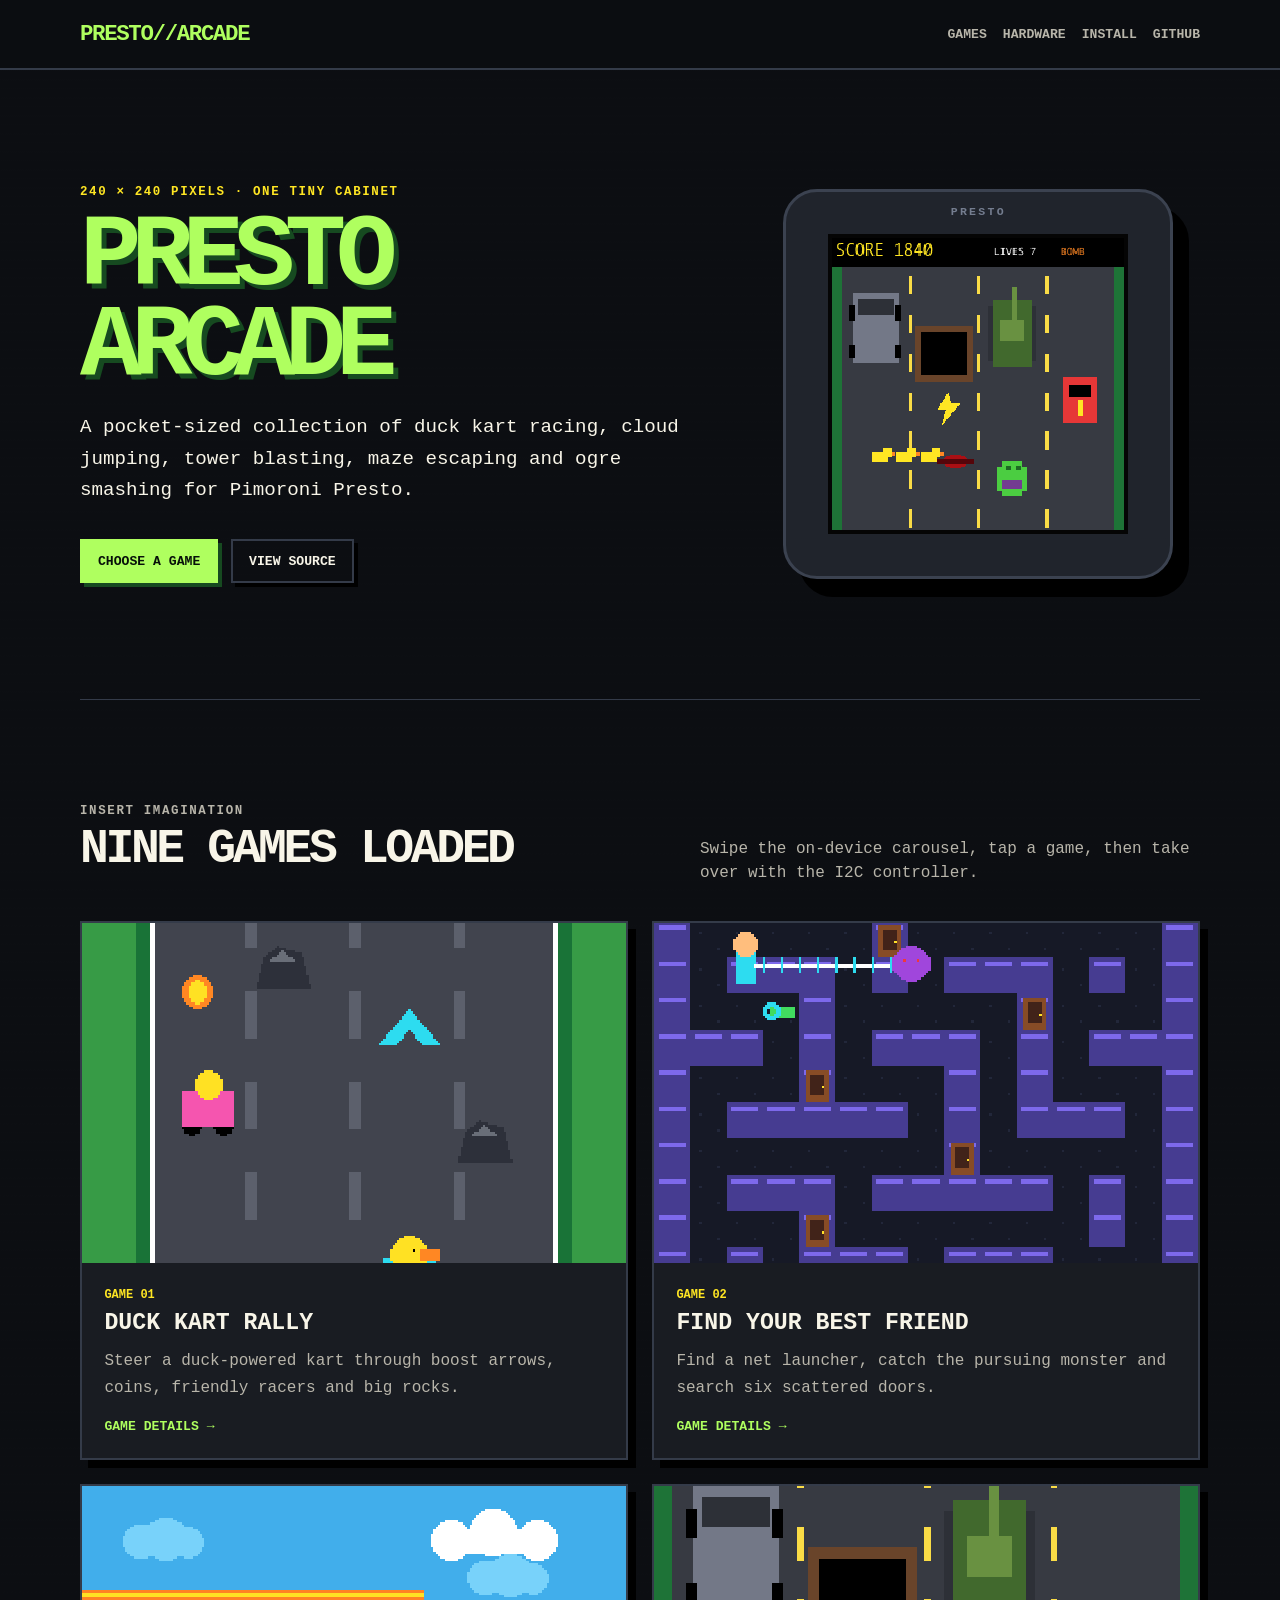
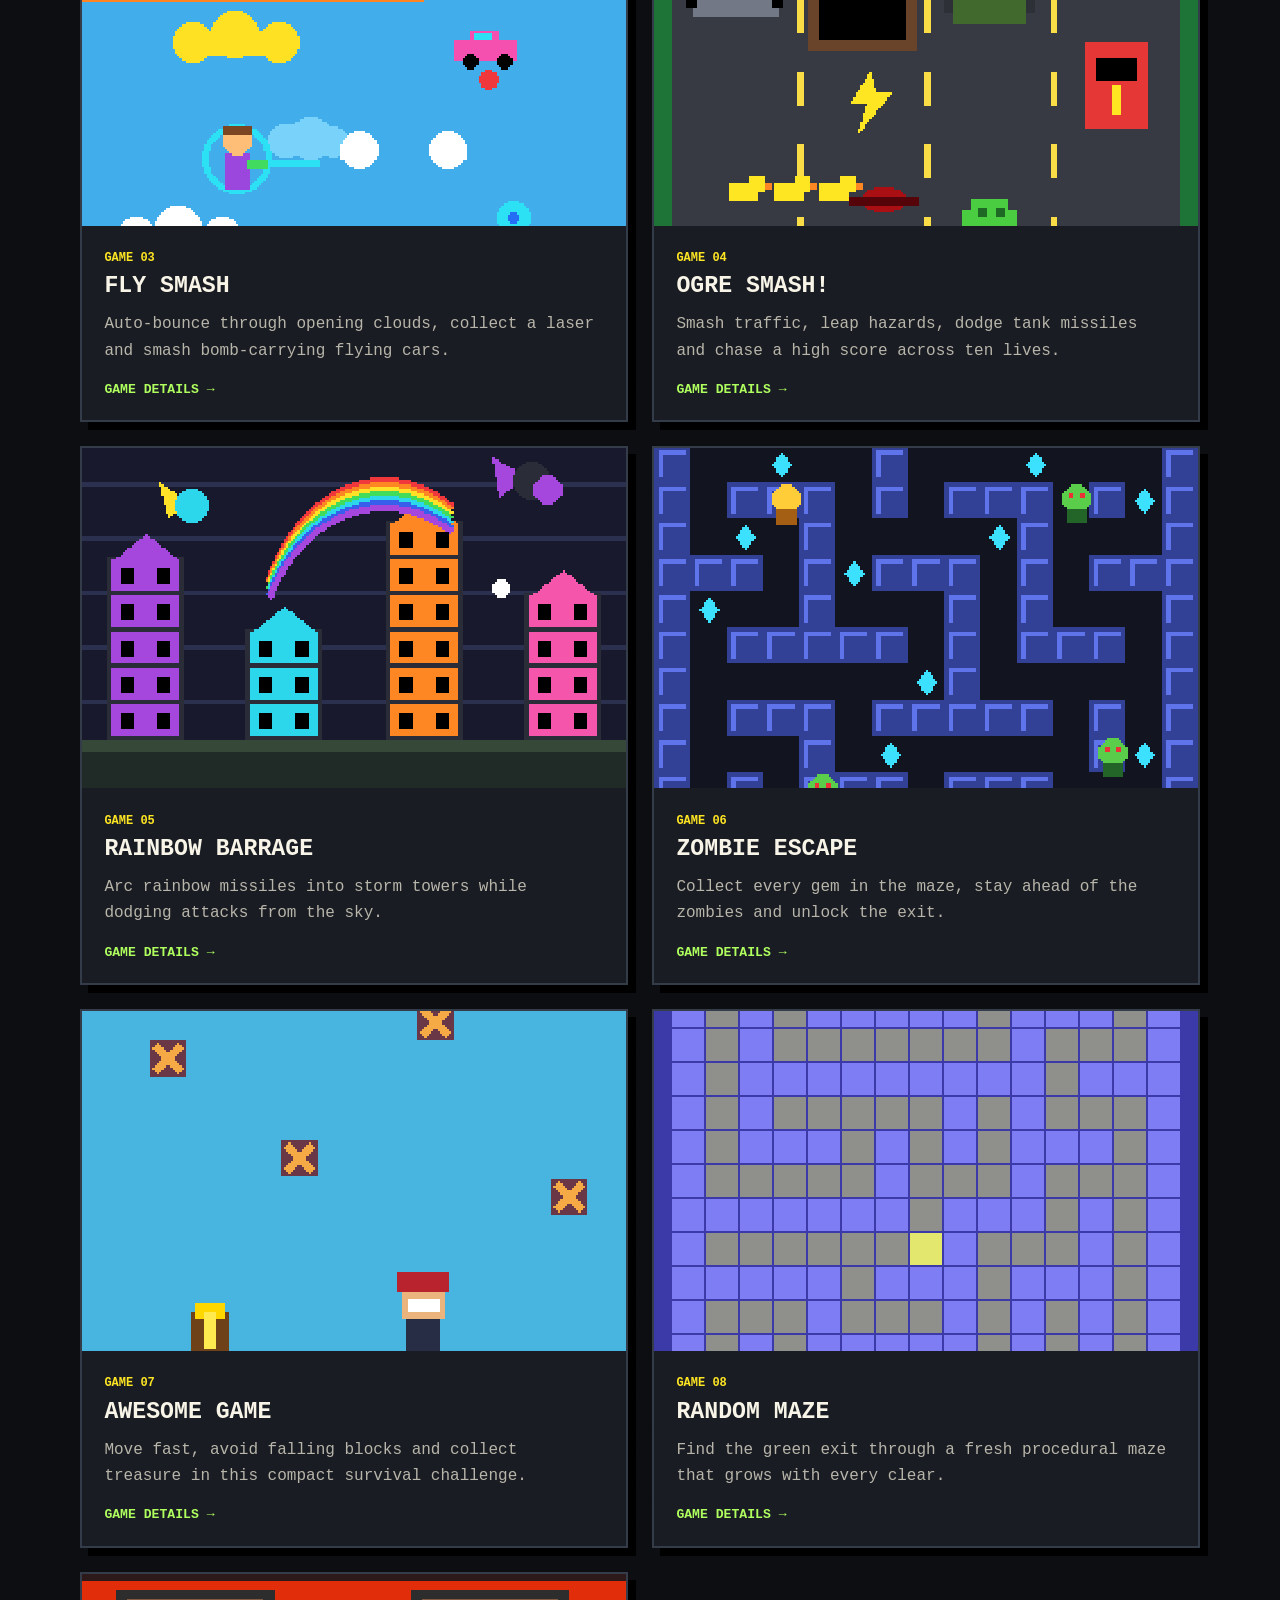
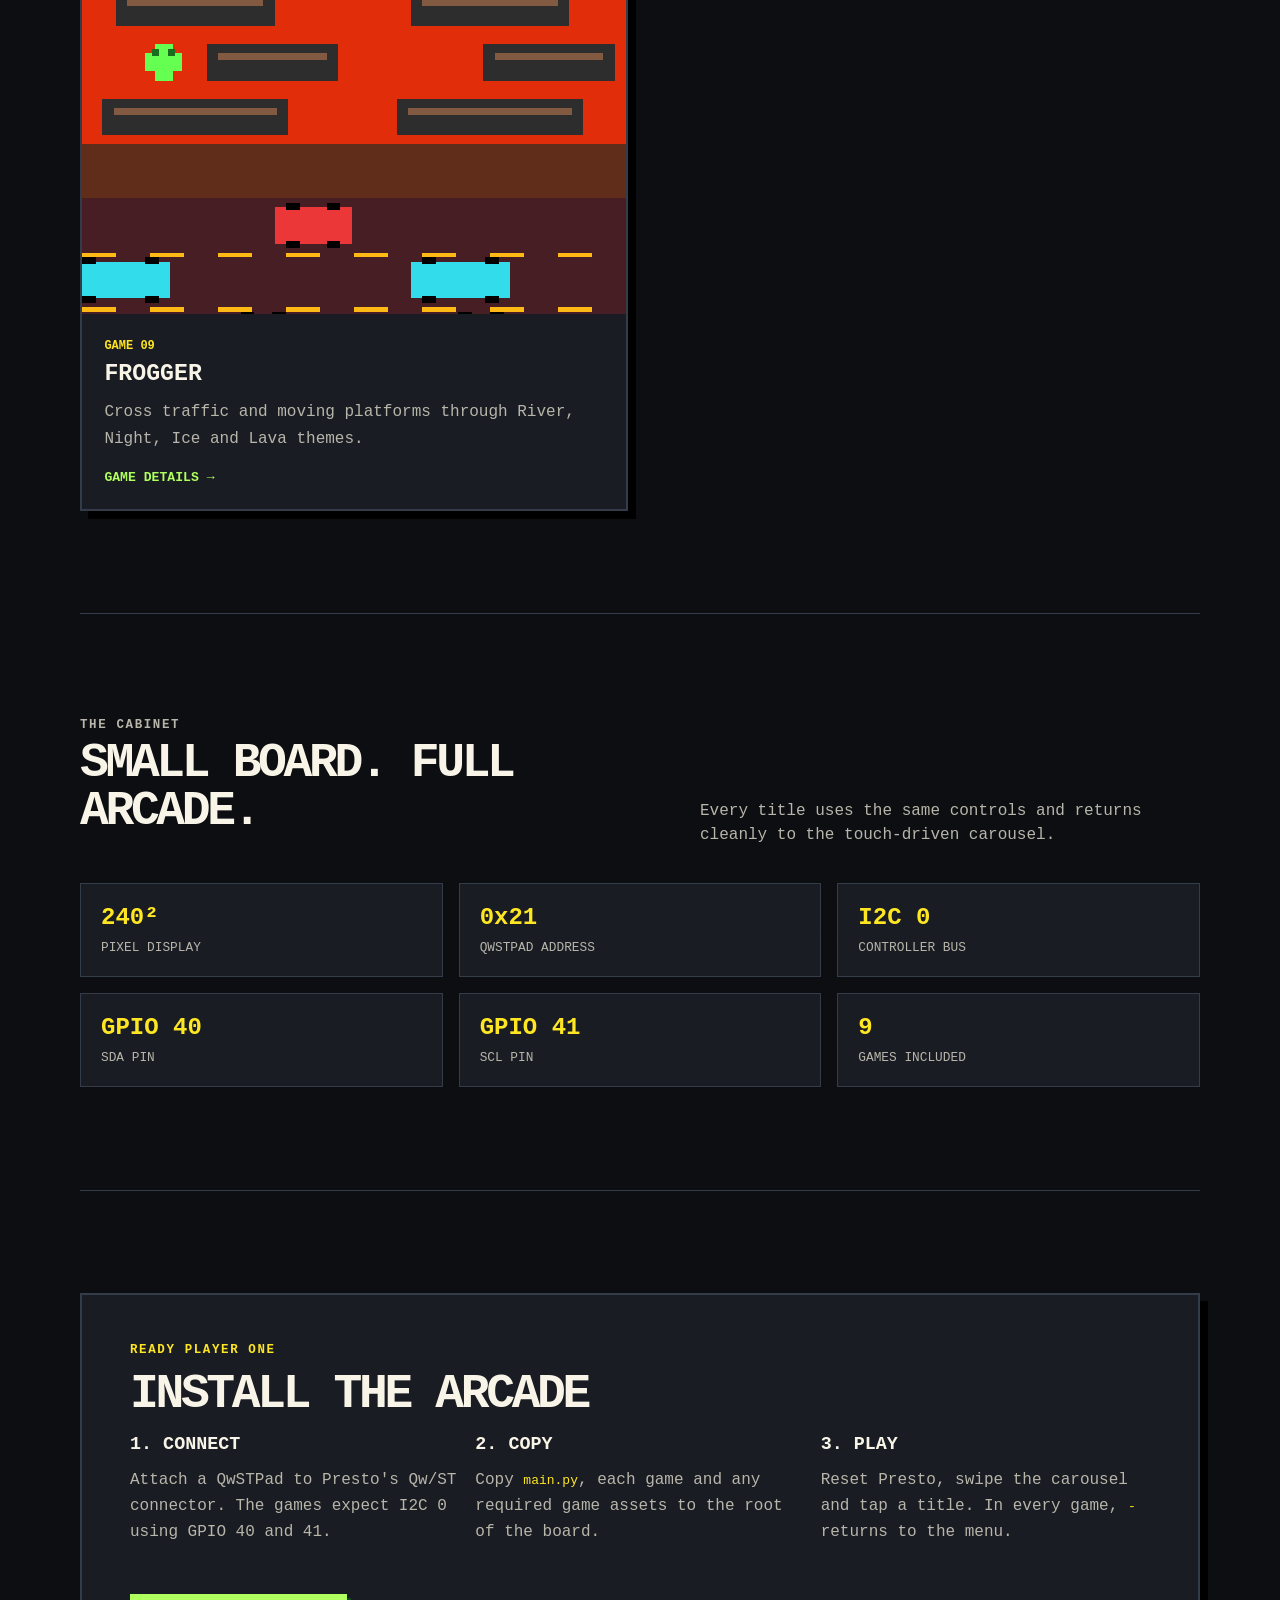
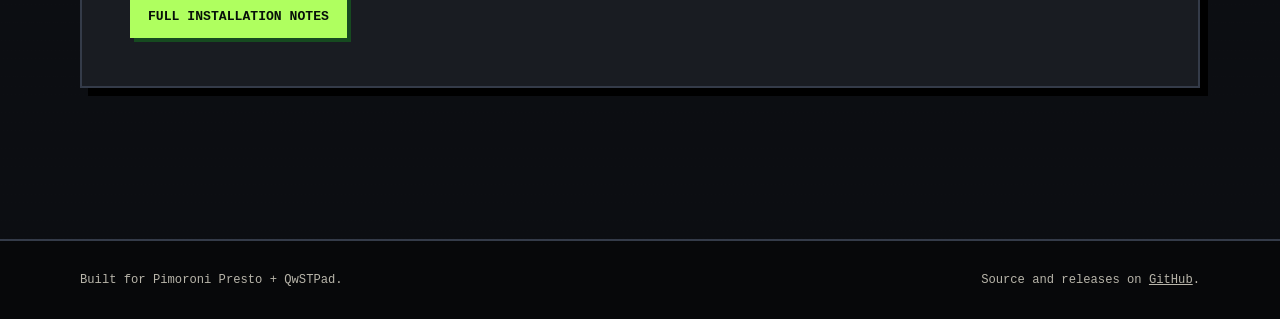
==== commit 2f6f4f76: "Add Duck Kart Rally arcade game" ====
--- a/docs/index.html
+++ b/docs/index.html
@@ -3,7 +3,7 @@
 <head>
   <meta charset="utf-8">
   <meta name="viewport" content="width=device-width, initial-scale=1">
-  <meta name="description" content="Eight tiny arcade games for Pimoroni Presto, all controlled by a QwSTPad over I2C.">
+  <meta name="description" content="Nine tiny arcade games for Pimoroni Presto, all controlled by a QwSTPad over I2C.">
   <title>Pimoroni Presto Arcade</title>
   <link rel="stylesheet" href="styles.css">
 </head>
@@ -26,7 +26,7 @@
       <div class="hero-copy">
         <p class="eyebrow">240 × 240 pixels · one tiny cabinet</p>
         <h1>Presto Arcade</h1>
-        <p class="lede">A pocket-sized collection of cloud jumping, tower blasting, maze escaping, road crossing and ogre smashing for Pimoroni Presto.</p>
+        <p class="lede">A pocket-sized collection of duck kart racing, cloud jumping, tower blasting, maze escaping and ogre smashing for Pimoroni Presto.</p>
         <div class="button-row">
           <a class="button" href="#games">Choose a game</a>
           <a class="button secondary" href="https://github.com/robmarkcole/pimoroni-presto-arcade">View source</a>
@@ -43,16 +43,26 @@
       <div class="section-heading">
         <div>
           <p class="kicker">Insert imagination</p>
-          <h2>Eight games loaded</h2>
+          <h2>Nine games loaded</h2>
         </div>
         <p>Swipe the on-device carousel, tap a game, then take over with the I2C controller.</p>
       </div>
 
       <div class="game-grid">
         <article class="card">
+          <img class="card-image" src="images/duck-kart-rally-gameplay.png" alt="Duck Kart Rally with a duck kart, coins, speed arrows and rocks">
+          <div class="card-body">
+            <span class="card-number">GAME 01</span>
+            <h3>Duck Kart Rally</h3>
+            <p>Steer a duck-powered kart through boost arrows, coins, friendly racers and big rocks.</p>
+            <a class="card-link" href="games/duck-kart-rally.html">Game details</a>
+          </div>
+        </article>
+
+        <article class="card">
           <img class="card-image" src="images/find-your-best-friend-gameplay.png" alt="Find Your Best Friend maze with doors, a net launcher and a monster">
           <div class="card-body">
-            <span class="card-number">GAME 01</span>
+            <span class="card-number">GAME 02</span>
             <h3>Find Your Best Friend</h3>
             <p>Find a net launcher, catch the pursuing monster and search six scattered doors.</p>
             <a class="card-link" href="games/find-your-best-friend.html">Game details</a>
@@ -62,7 +72,7 @@
         <article class="card">
           <img class="card-image" src="images/fly-smash-gameplay.png" alt="Fly Smash cloud-jumping action with a flying car and laser hazards">
           <div class="card-body">
-            <span class="card-number">GAME 02</span>
+            <span class="card-number">GAME 03</span>
             <h3>Fly Smash</h3>
             <p>Auto-bounce through opening clouds, collect a laser and smash bomb-carrying flying cars.</p>
             <a class="card-link" href="games/fly-smash.html">Game details</a>
@@ -72,7 +82,7 @@
         <article class="card">
           <img class="card-image" src="images/ogre-smash-gameplay.png" alt="Ogre Smash road combat">
           <div class="card-body">
-            <span class="card-number">GAME 03</span>
+            <span class="card-number">GAME 04</span>
             <h3>Ogre Smash!</h3>
             <p>Smash traffic, leap hazards, dodge tank missiles and chase a high score across ten lives.</p>
             <a class="card-link" href="games/ogre-smash.html">Game details</a>
@@ -82,7 +92,7 @@
         <article class="card">
           <img class="card-image" src="images/rainbow-barrage-gameplay.png" alt="Rainbow Barrage with four towers, arcing missiles and flying characters">
           <div class="card-body">
-            <span class="card-number">GAME 04</span>
+            <span class="card-number">GAME 05</span>
             <h3>Rainbow Barrage</h3>
             <p>Arc rainbow missiles into storm towers while dodging attacks from the sky.</p>
             <a class="card-link" href="games/rainbow-barrage.html">Game details</a>
@@ -92,7 +102,7 @@
         <article class="card">
           <img class="card-image" src="images/zombie-escape-gameplay.png" alt="Zombie Escape maze with gems, zombies and a green exit">
           <div class="card-body">
-            <span class="card-number">GAME 05</span>
+            <span class="card-number">GAME 06</span>
             <h3>Zombie Escape</h3>
             <p>Collect every gem in the maze, stay ahead of the zombies and unlock the exit.</p>
             <a class="card-link" href="games/zombie-escape.html">Game details</a>
@@ -102,7 +112,7 @@
         <article class="card">
           <img class="card-image" src="images/awesome-game-gameplay.png" alt="Awesome Game with a pirate, treasure and falling hazards">
           <div class="card-body">
-            <span class="card-number">GAME 06</span>
+            <span class="card-number">GAME 07</span>
             <h3>Awesome Game</h3>
             <p>Move fast, avoid falling blocks and collect treasure in this compact survival challenge.</p>
             <a class="card-link" href="games/awesome-game.html">Game details</a>
@@ -112,7 +122,7 @@
         <article class="card">
           <img class="card-image" src="images/random-maze-gameplay.png" alt="A generated purple maze with start and goal tiles">
           <div class="card-body">
-            <span class="card-number">GAME 07</span>
+            <span class="card-number">GAME 08</span>
             <h3>Random Maze</h3>
             <p>Find the green exit through a fresh procedural maze that grows with every clear.</p>
             <a class="card-link" href="games/random-maze.html">Game details</a>
@@ -122,7 +132,7 @@
         <article class="card">
           <img class="card-image" src="images/frogger-level-4-lava.png" alt="Frogger Lava level">
           <div class="card-body">
-            <span class="card-number">GAME 08</span>
+            <span class="card-number">GAME 09</span>
             <h3>Frogger</h3>
             <p>Cross traffic and moving platforms through River, Night, Ice and Lava themes.</p>
             <a class="card-link" href="games/frogger.html">Game details</a>
@@ -145,7 +155,7 @@
         <div class="spec"><strong>I2C 0</strong><span>Controller bus</span></div>
         <div class="spec"><strong>GPIO 40</strong><span>SDA pin</span></div>
         <div class="spec"><strong>GPIO 41</strong><span>SCL pin</span></div>
-        <div class="spec"><strong>8</strong><span>Games included</span></div>
+        <div class="spec"><strong>9</strong><span>Games included</span></div>
       </div>
     </section>
 
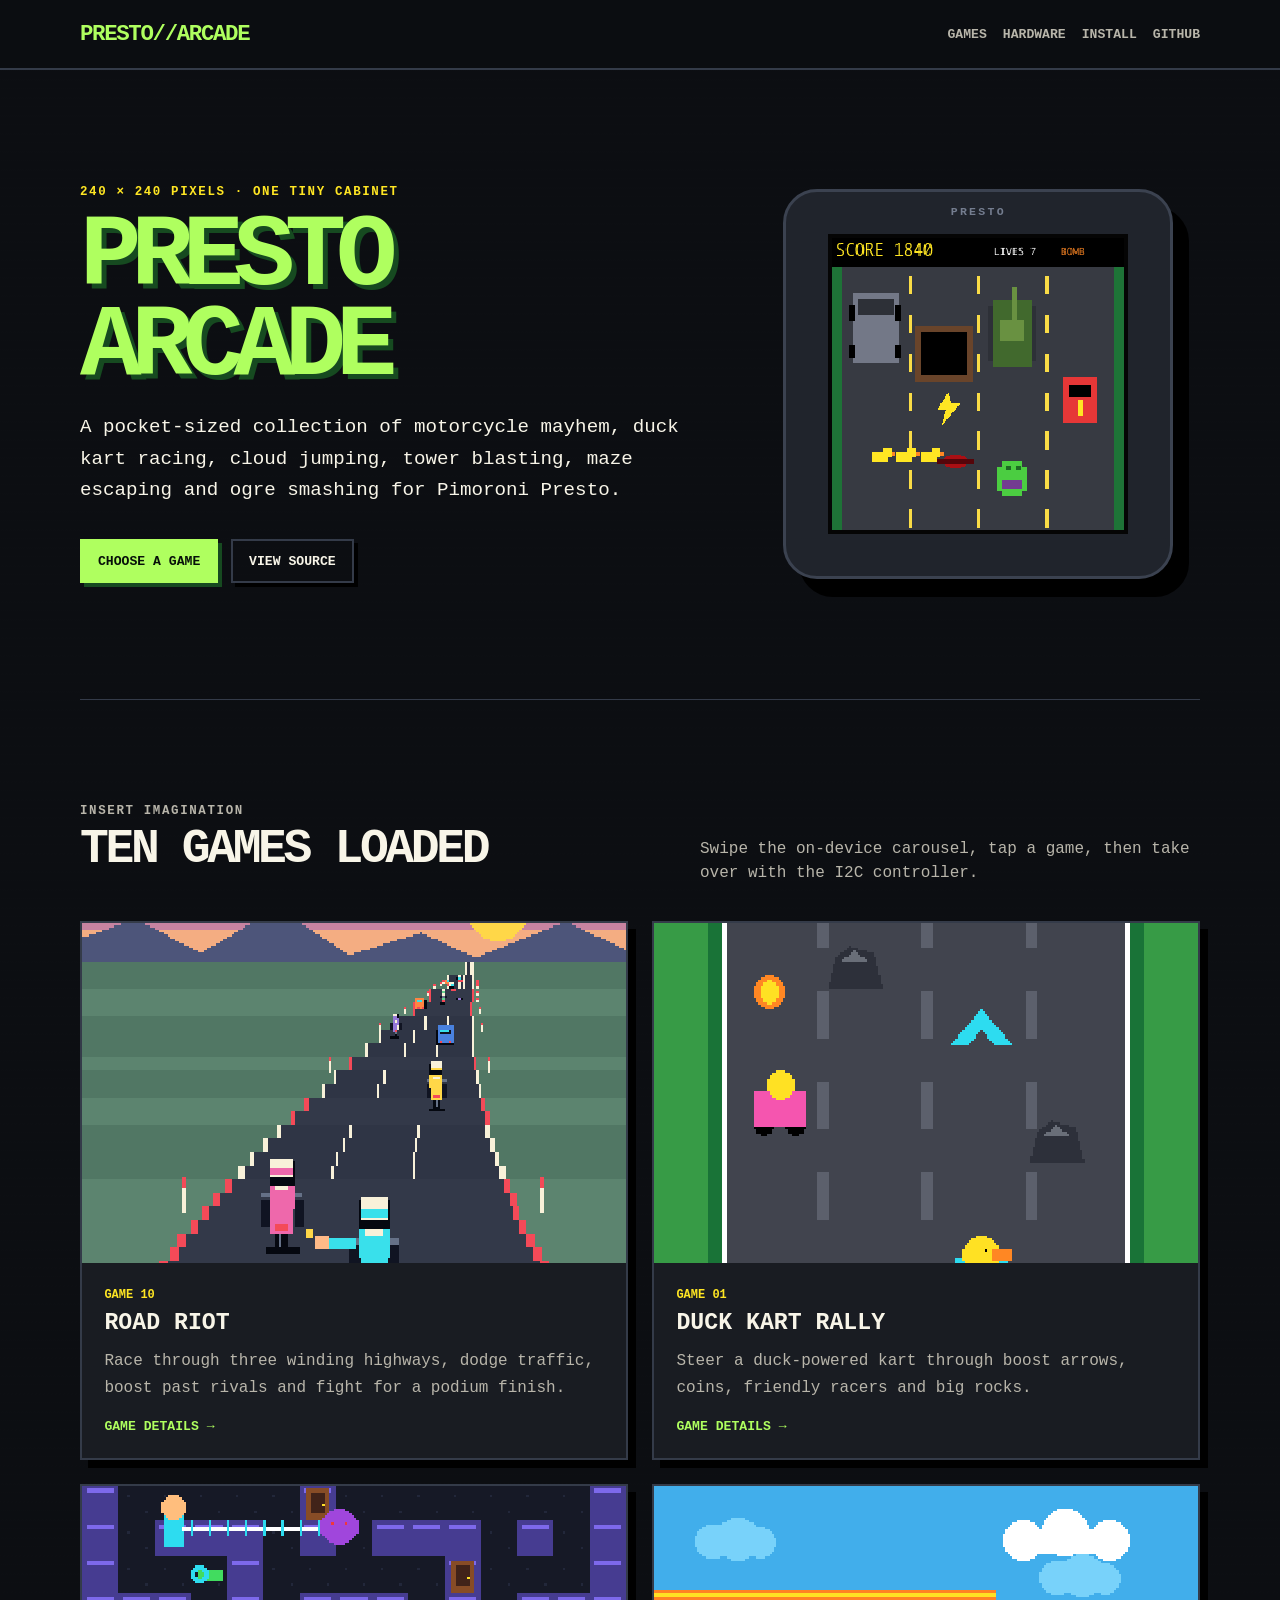
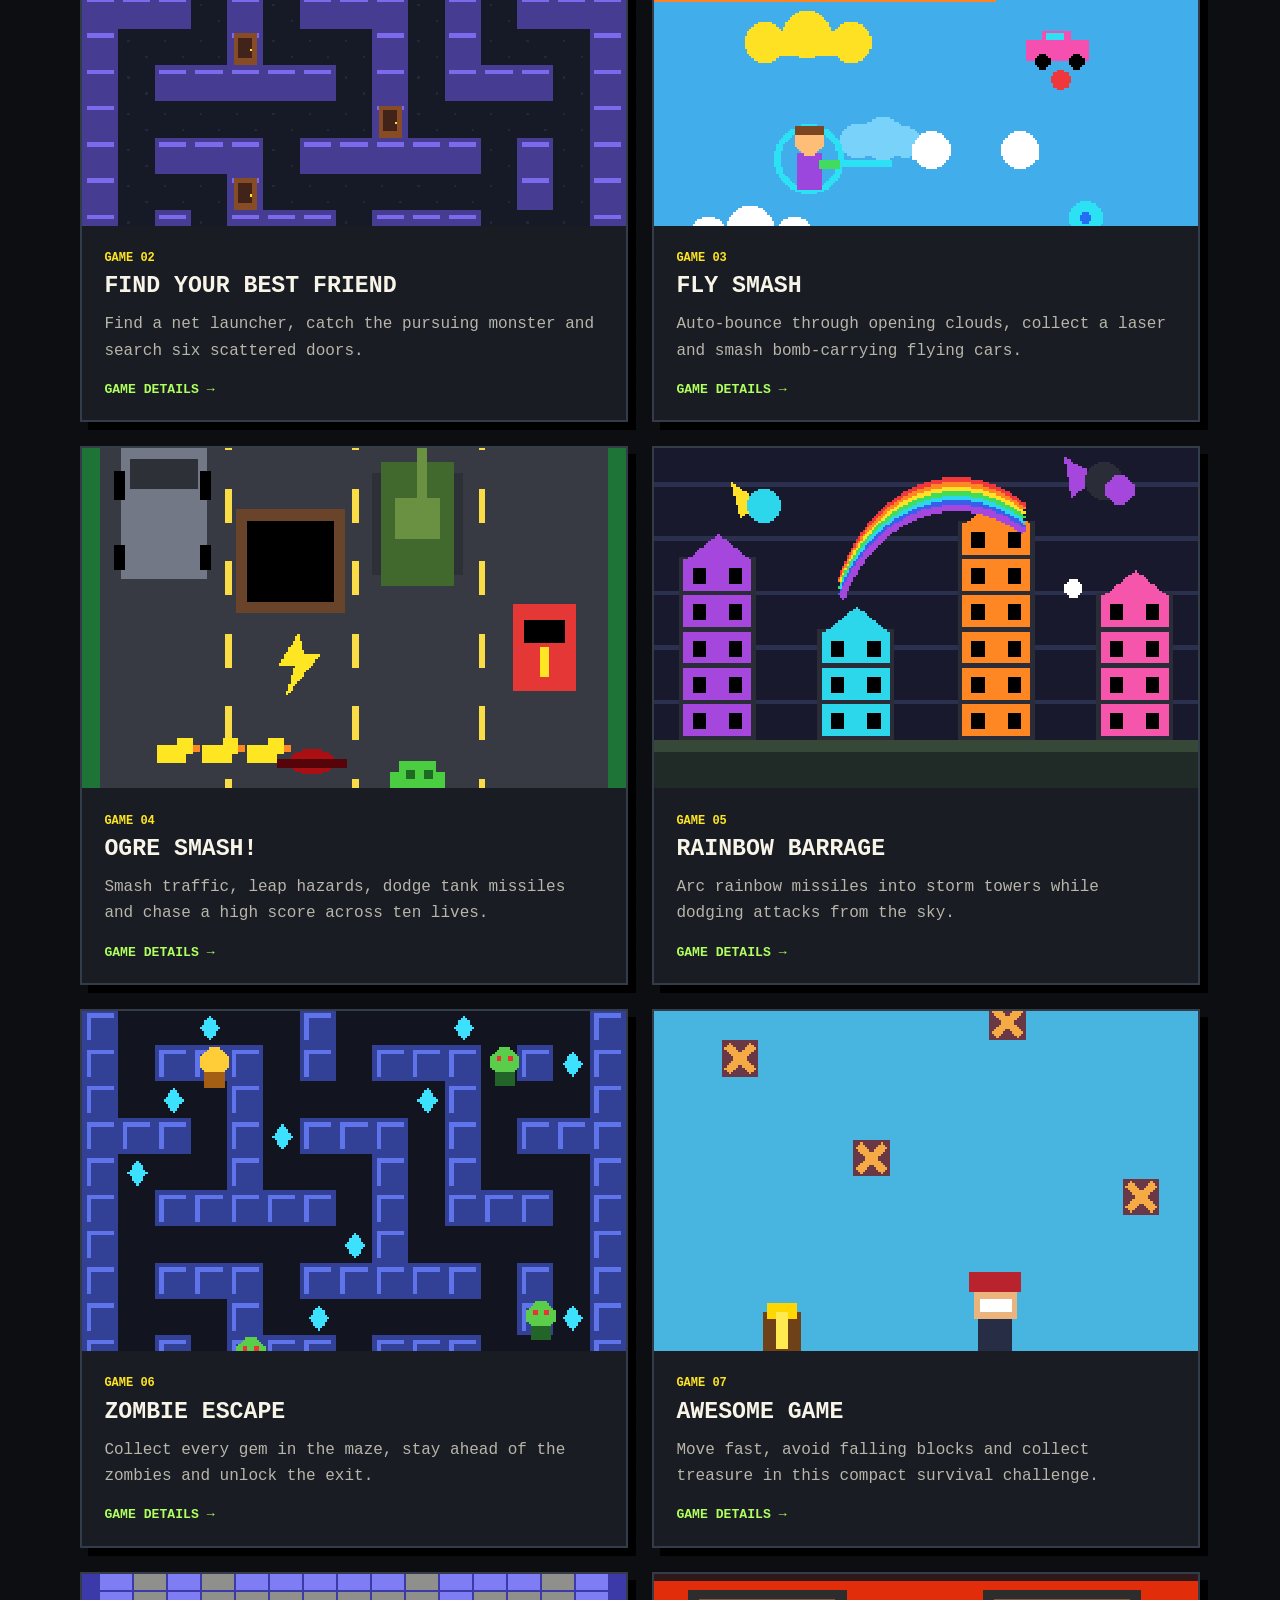
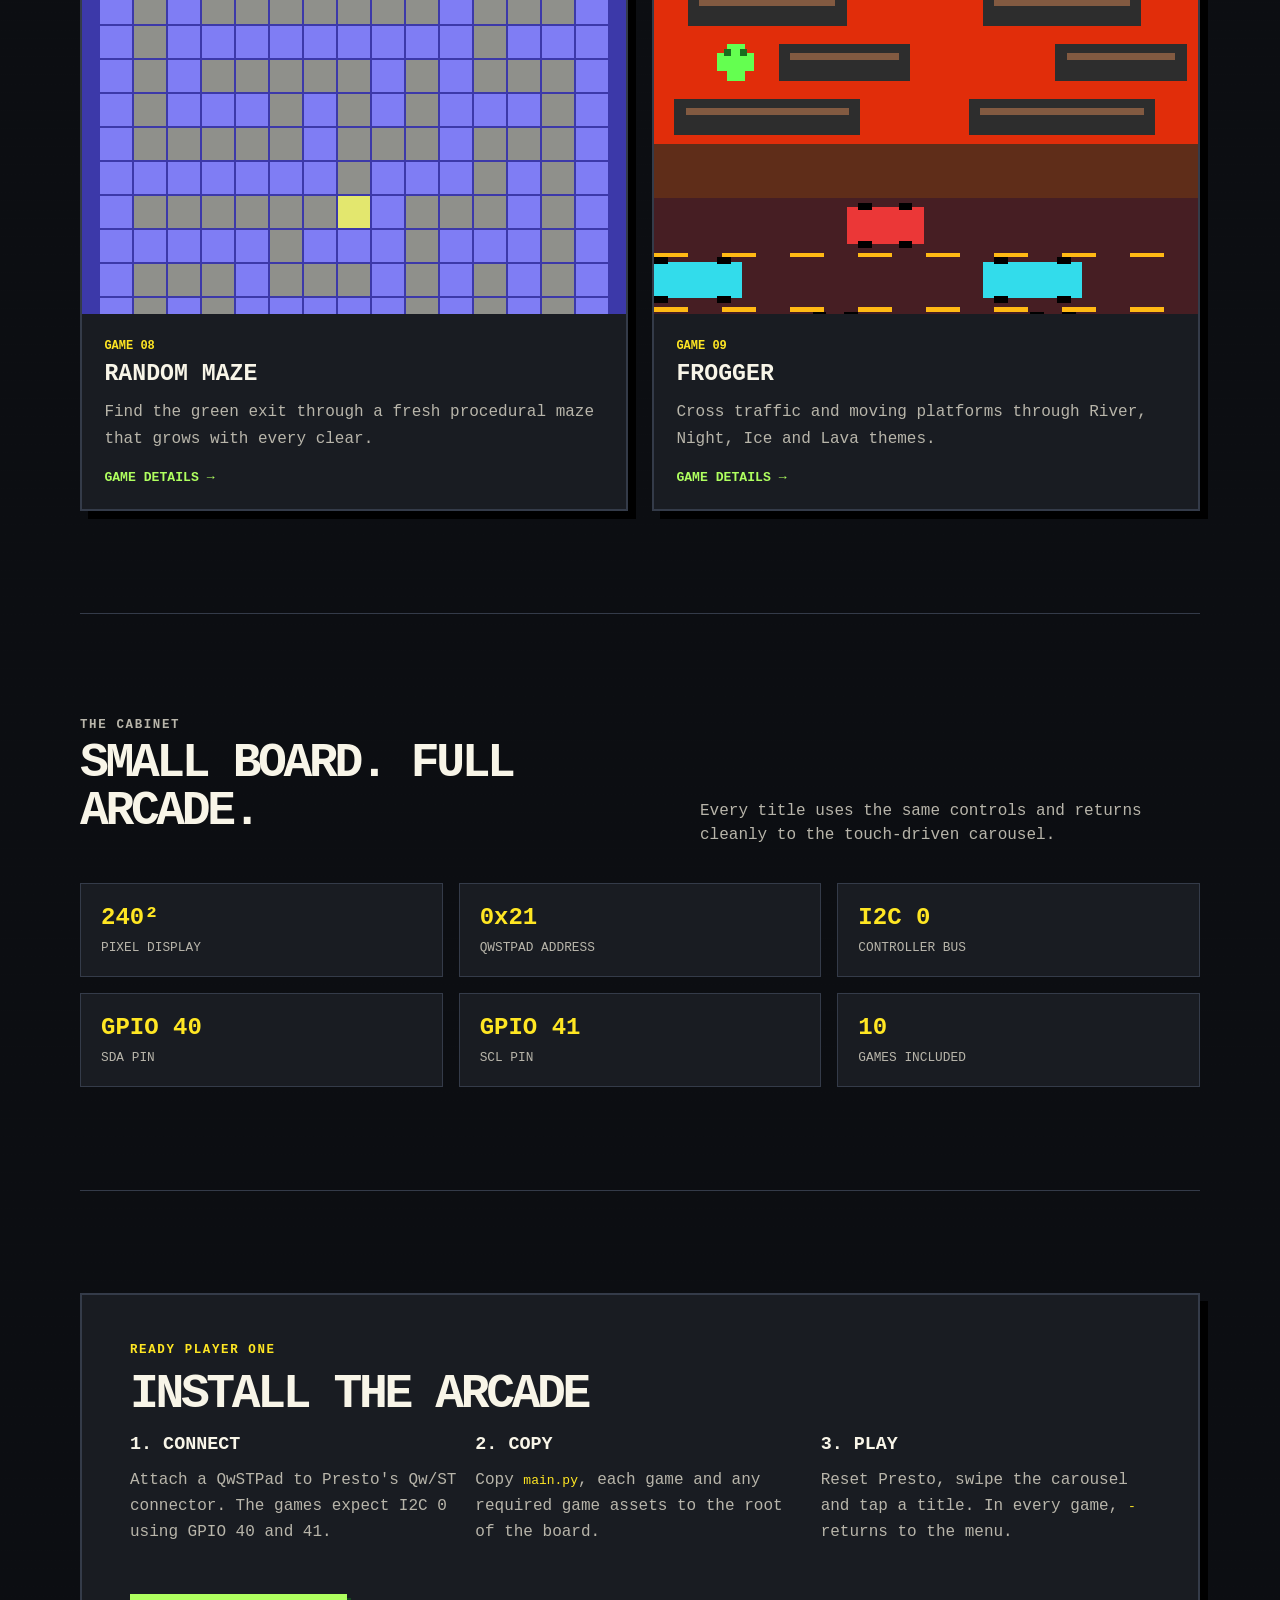
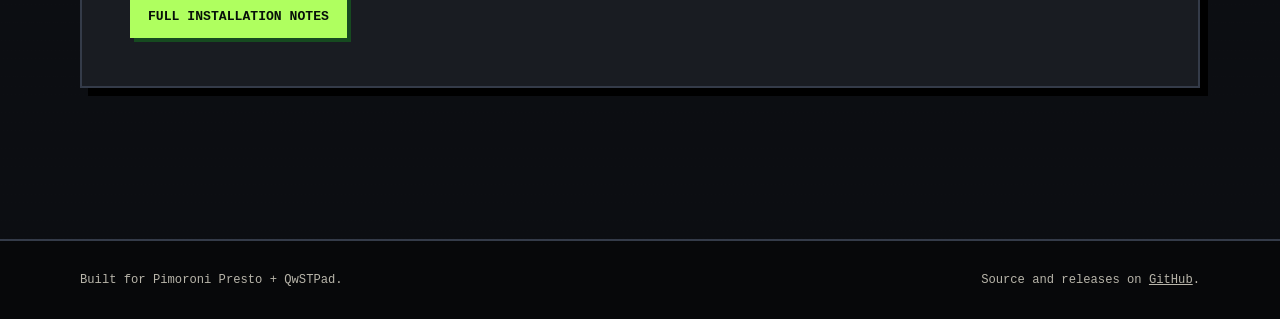
==== commit dec7c211: "Add Road Riot motorcycle racing and combat game" ====
--- a/docs/index.html
+++ b/docs/index.html
@@ -3,7 +3,7 @@
 <head>
   <meta charset="utf-8">
   <meta name="viewport" content="width=device-width, initial-scale=1">
-  <meta name="description" content="Nine tiny arcade games for Pimoroni Presto, all controlled by a QwSTPad over I2C.">
+  <meta name="description" content="Ten tiny arcade games for Pimoroni Presto, all controlled by a QwSTPad over I2C.">
   <title>Pimoroni Presto Arcade</title>
   <link rel="stylesheet" href="styles.css">
 </head>
@@ -26,7 +26,7 @@
       <div class="hero-copy">
         <p class="eyebrow">240 × 240 pixels · one tiny cabinet</p>
         <h1>Presto Arcade</h1>
-        <p class="lede">A pocket-sized collection of duck kart racing, cloud jumping, tower blasting, maze escaping and ogre smashing for Pimoroni Presto.</p>
+        <p class="lede">A pocket-sized collection of motorcycle mayhem, duck kart racing, cloud jumping, tower blasting, maze escaping and ogre smashing for Pimoroni Presto.</p>
         <div class="button-row">
           <a class="button" href="#games">Choose a game</a>
           <a class="button secondary" href="https://github.com/robmarkcole/pimoroni-presto-arcade">View source</a>
@@ -43,12 +43,22 @@
       <div class="section-heading">
         <div>
           <p class="kicker">Insert imagination</p>
-          <h2>Nine games loaded</h2>
+          <h2>Ten games loaded</h2>
         </div>
         <p>Swipe the on-device carousel, tap a game, then take over with the I2C controller.</p>
       </div>
 
       <div class="game-grid">
+        <article class="card">
+          <img class="card-image" src="images/road-riot-gameplay.png" alt="Road Riot perspective highway with motorcycle riders, traffic and a left punch">
+          <div class="card-body">
+            <span class="card-number">GAME 10</span>
+            <h3>Road Riot</h3>
+            <p>Race through three winding highways, dodge traffic, boost past rivals and fight for a podium finish.</p>
+            <a class="card-link" href="games/road-riot.html">Game details</a>
+          </div>
+        </article>
+
         <article class="card">
           <img class="card-image" src="images/duck-kart-rally-gameplay.png" alt="Duck Kart Rally with a duck kart, coins, speed arrows and rocks">
           <div class="card-body">
@@ -155,7 +165,7 @@
         <div class="spec"><strong>I2C 0</strong><span>Controller bus</span></div>
         <div class="spec"><strong>GPIO 40</strong><span>SDA pin</span></div>
         <div class="spec"><strong>GPIO 41</strong><span>SCL pin</span></div>
-        <div class="spec"><strong>9</strong><span>Games included</span></div>
+        <div class="spec"><strong>10</strong><span>Games included</span></div>
       </div>
     </section>
 
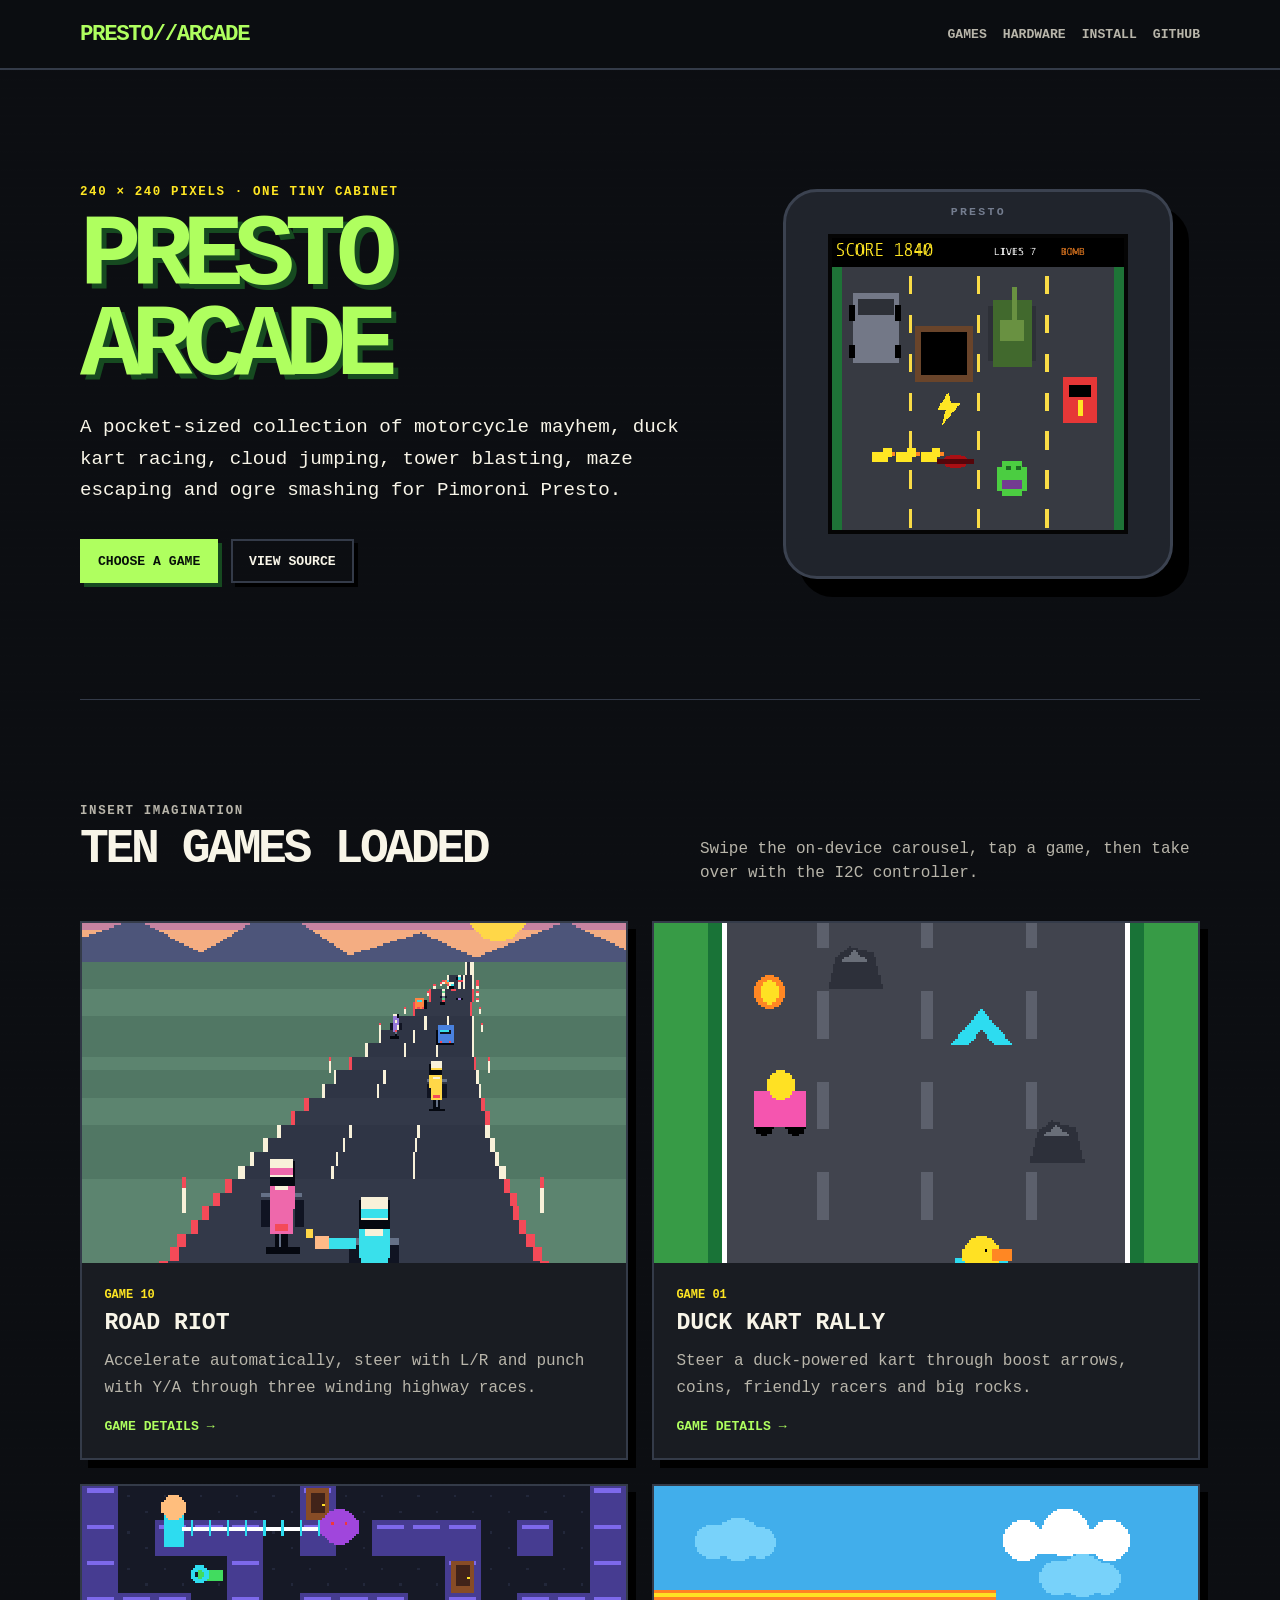
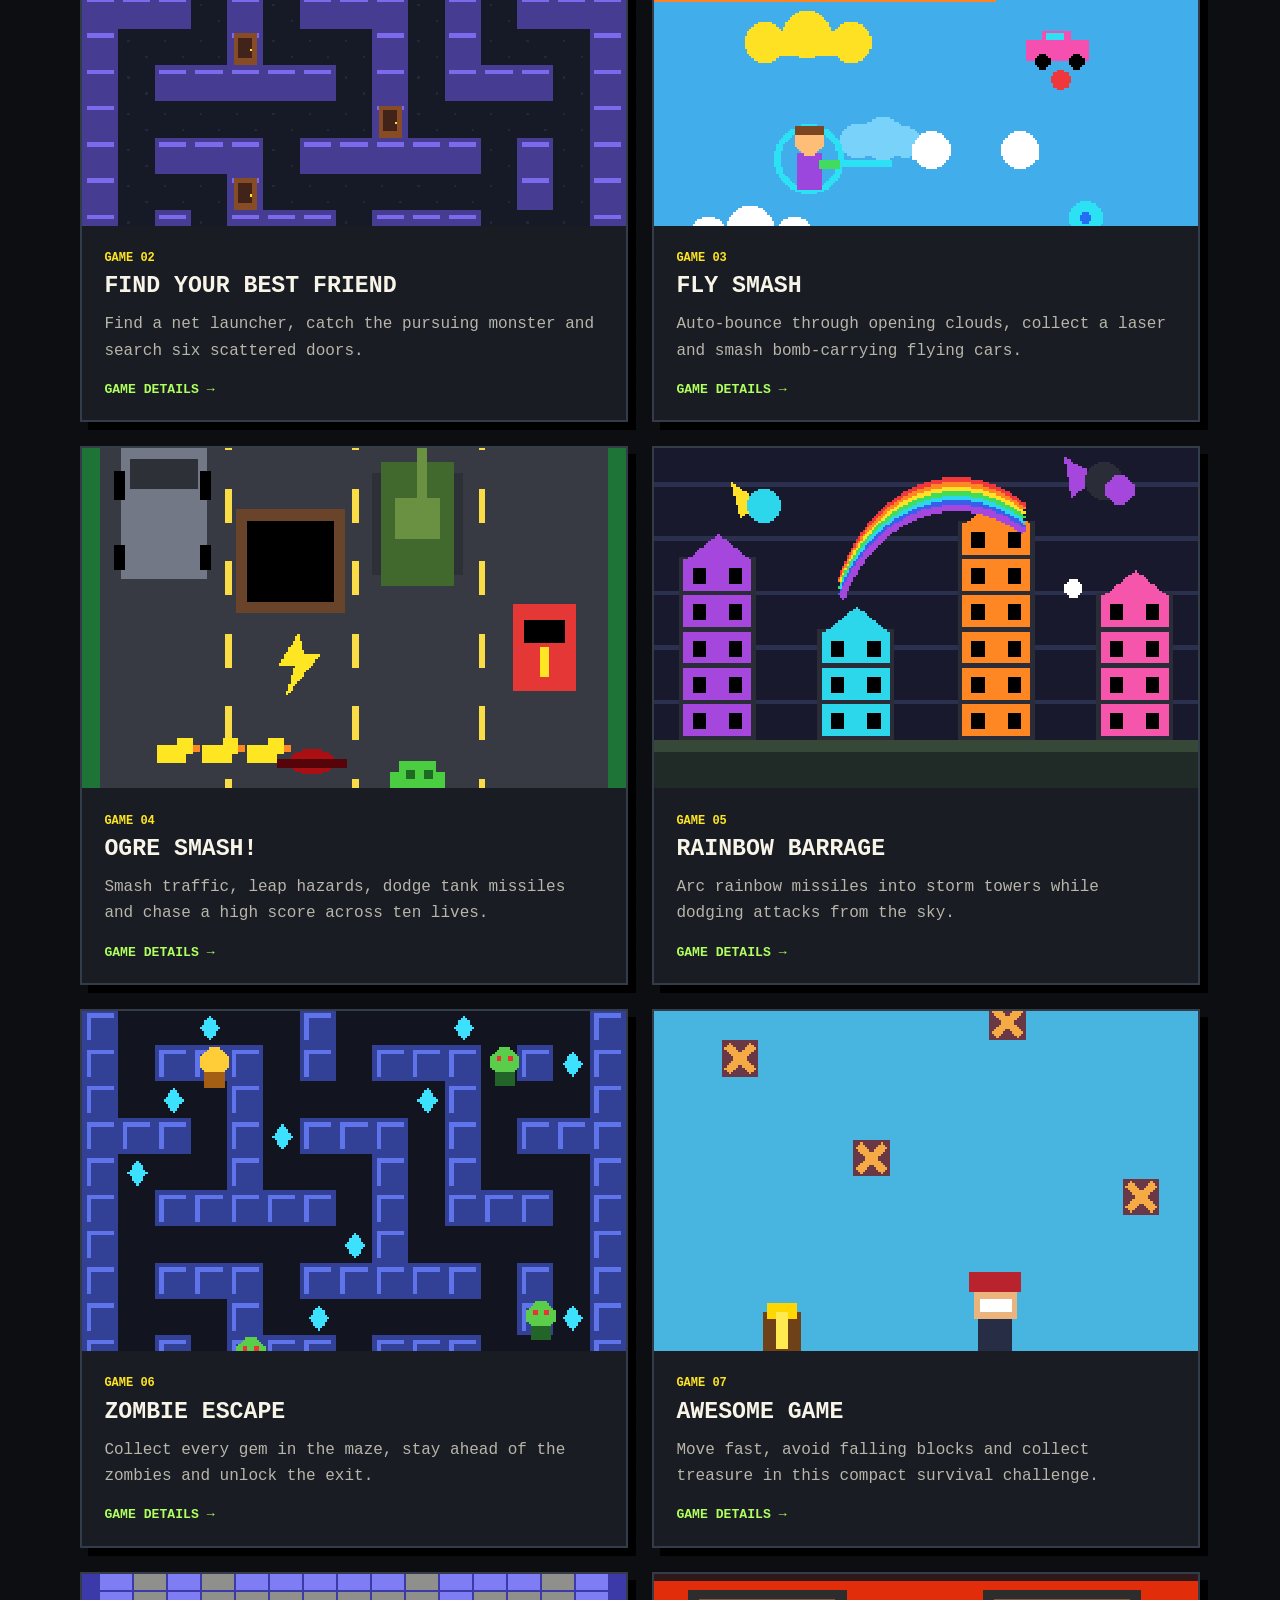
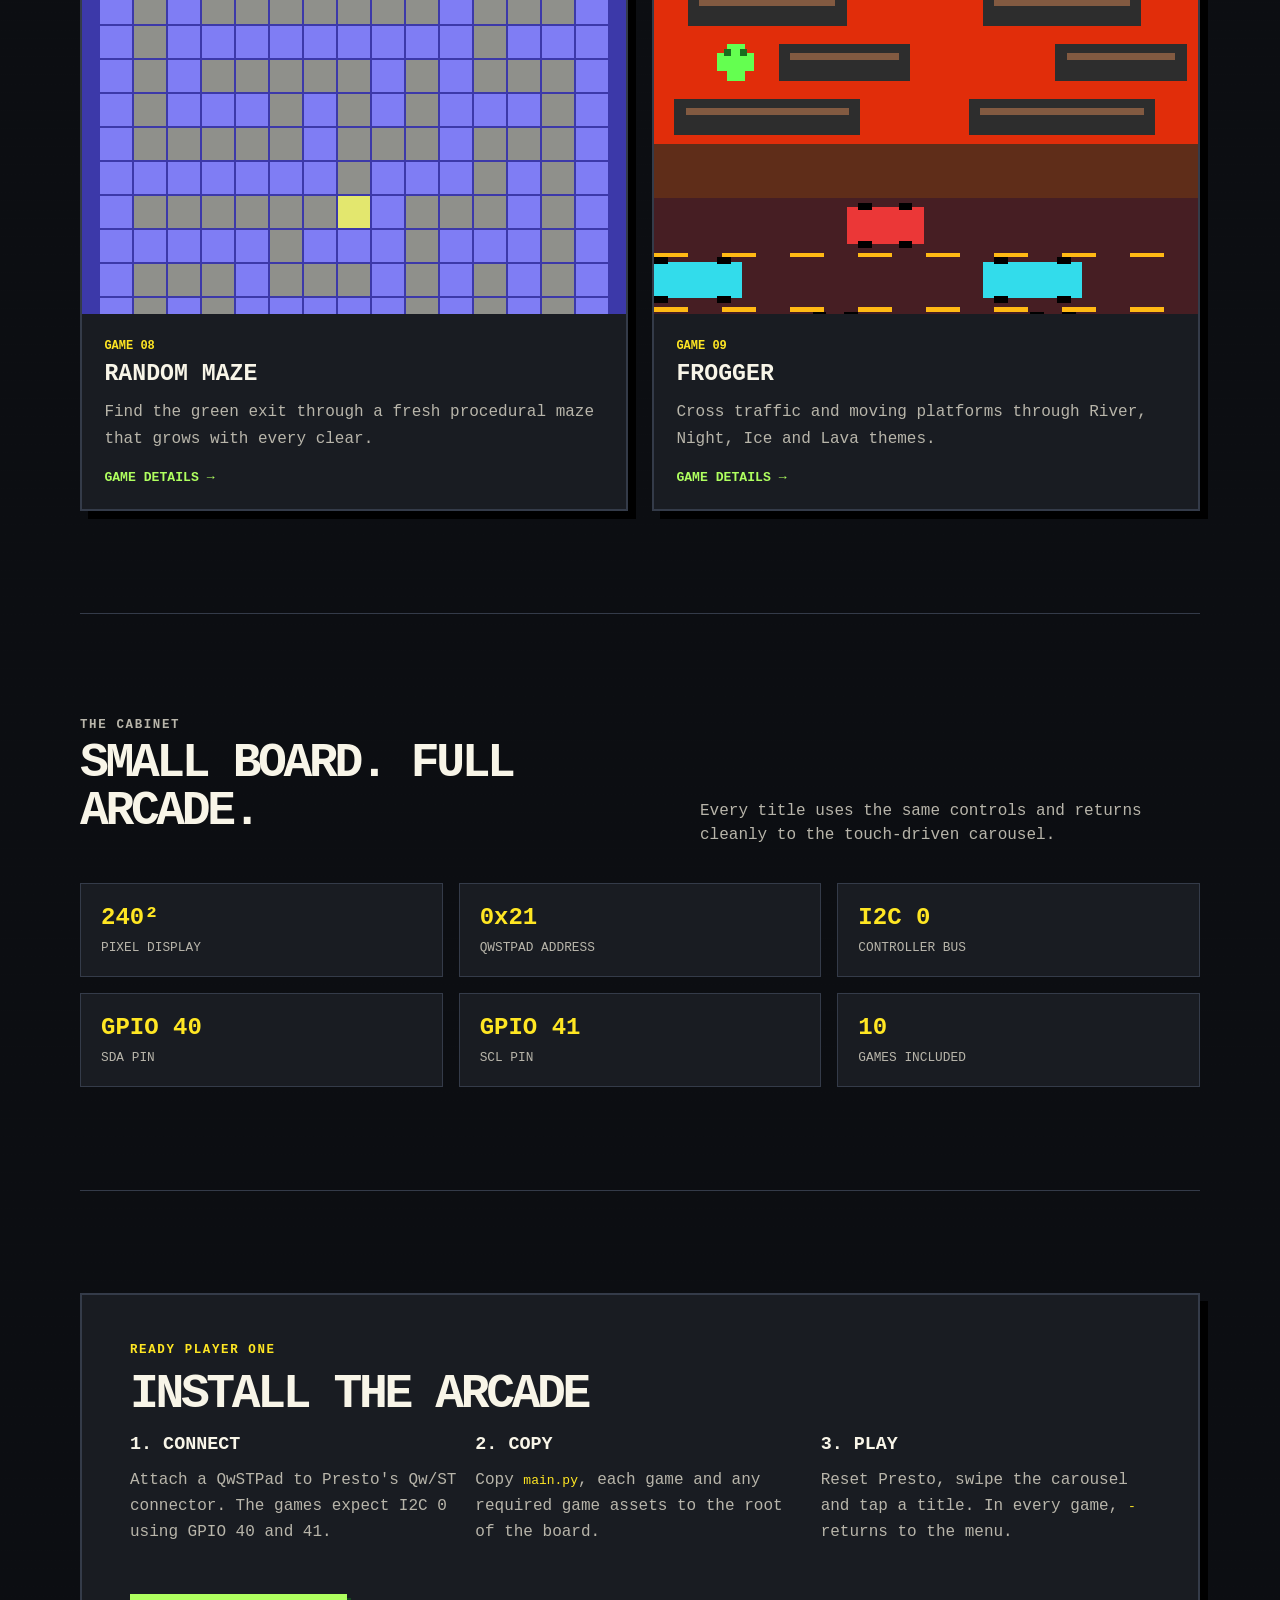
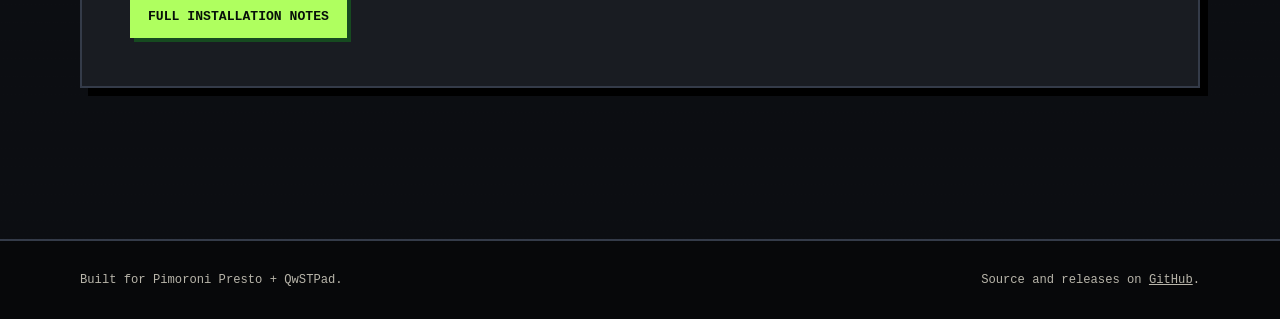
==== commit 48aa1e1e: "Clarify Road Riot controls and document setup and checks" ====
--- a/docs/index.html
+++ b/docs/index.html
@@ -54,7 +54,7 @@
           <div class="card-body">
             <span class="card-number">GAME 10</span>
             <h3>Road Riot</h3>
-            <p>Race through three winding highways, dodge traffic, boost past rivals and fight for a podium finish.</p>
+            <p>Accelerate automatically, steer with L/R and punch with Y/A through three winding highway races.</p>
             <a class="card-link" href="games/road-riot.html">Game details</a>
           </div>
         </article>
